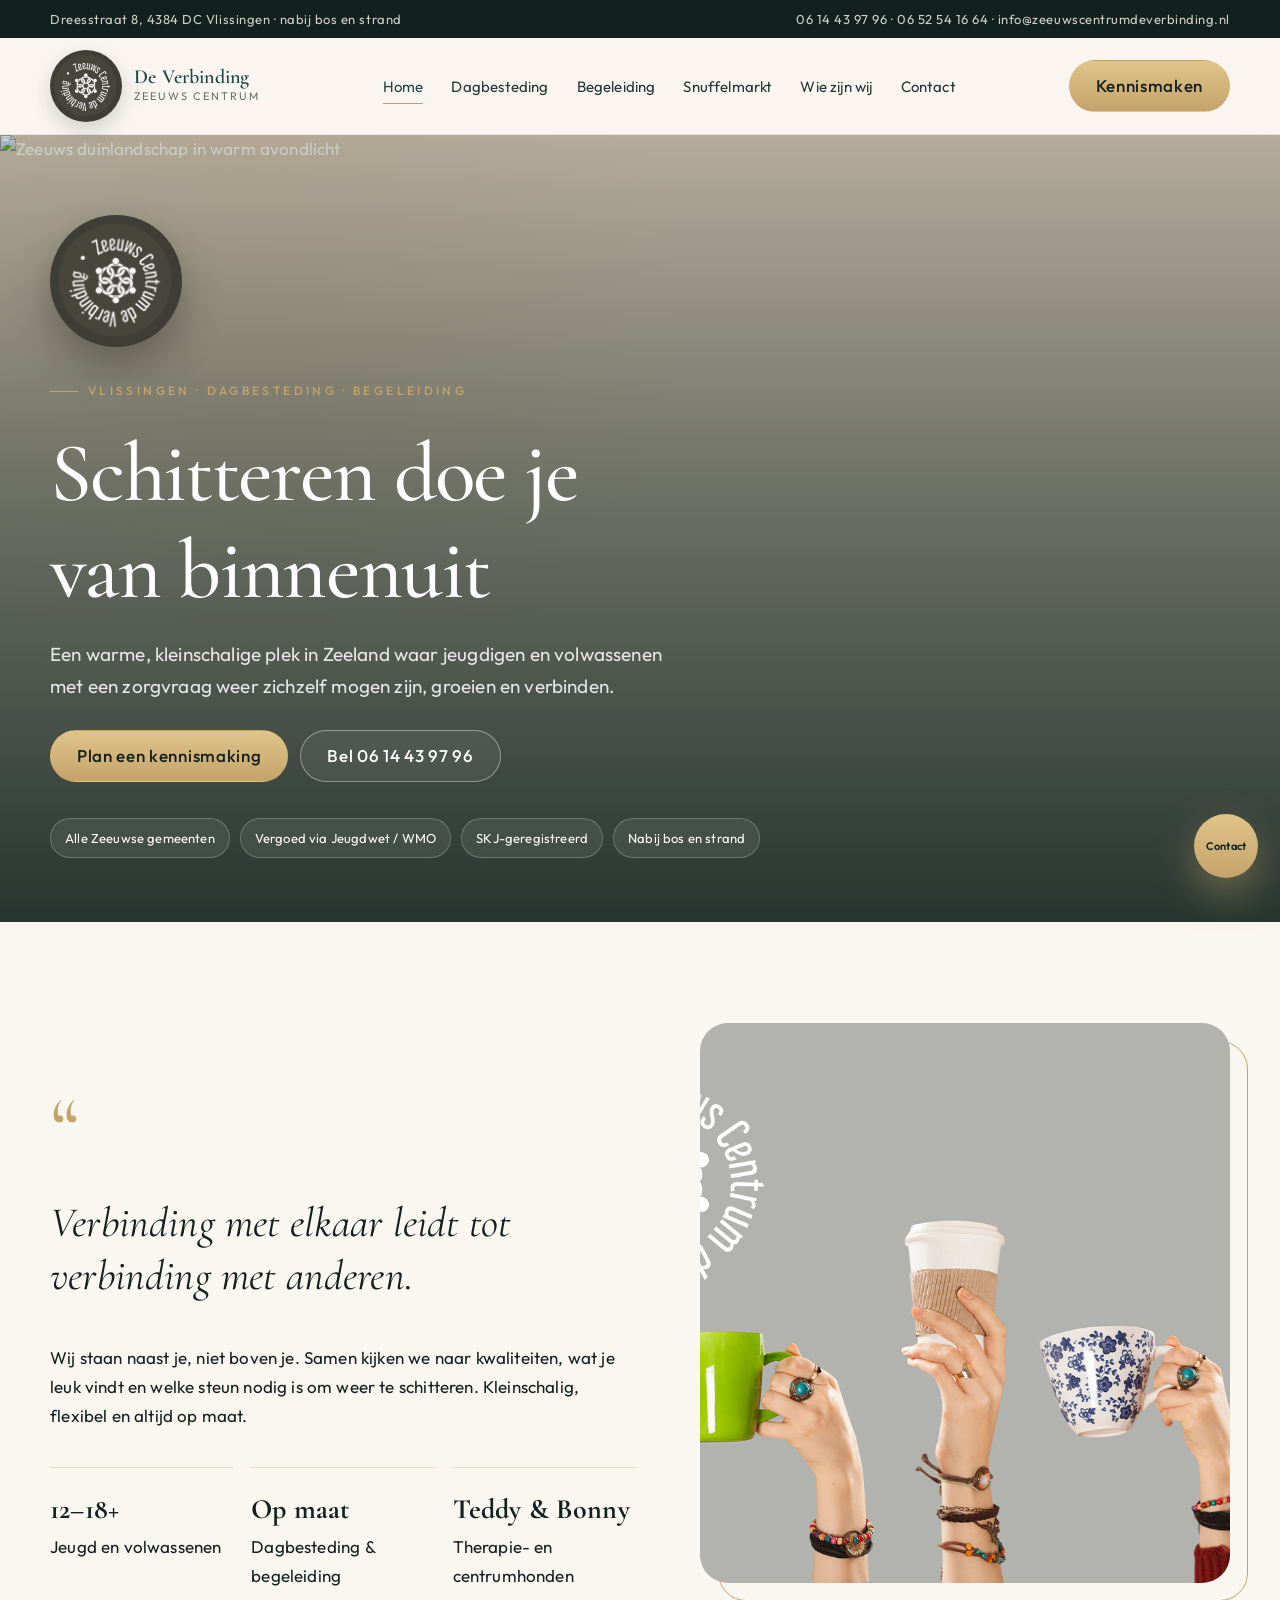
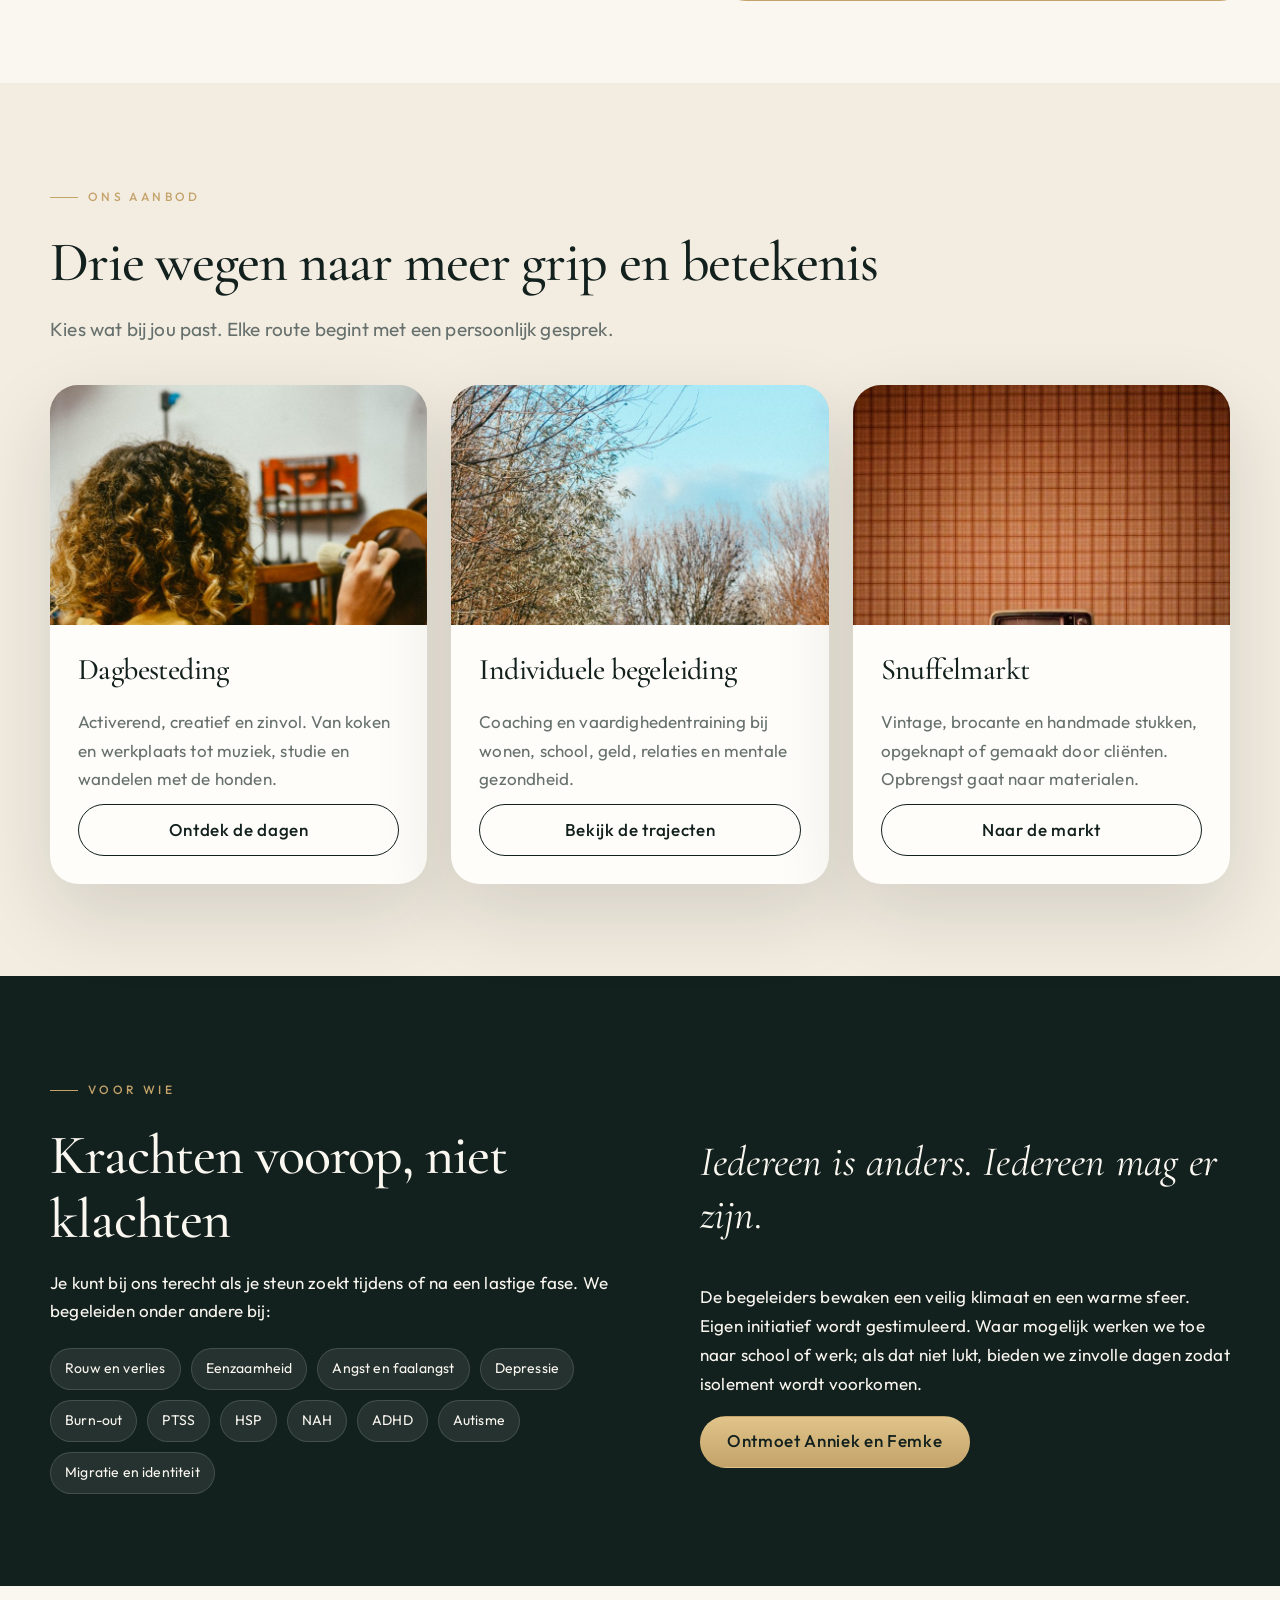
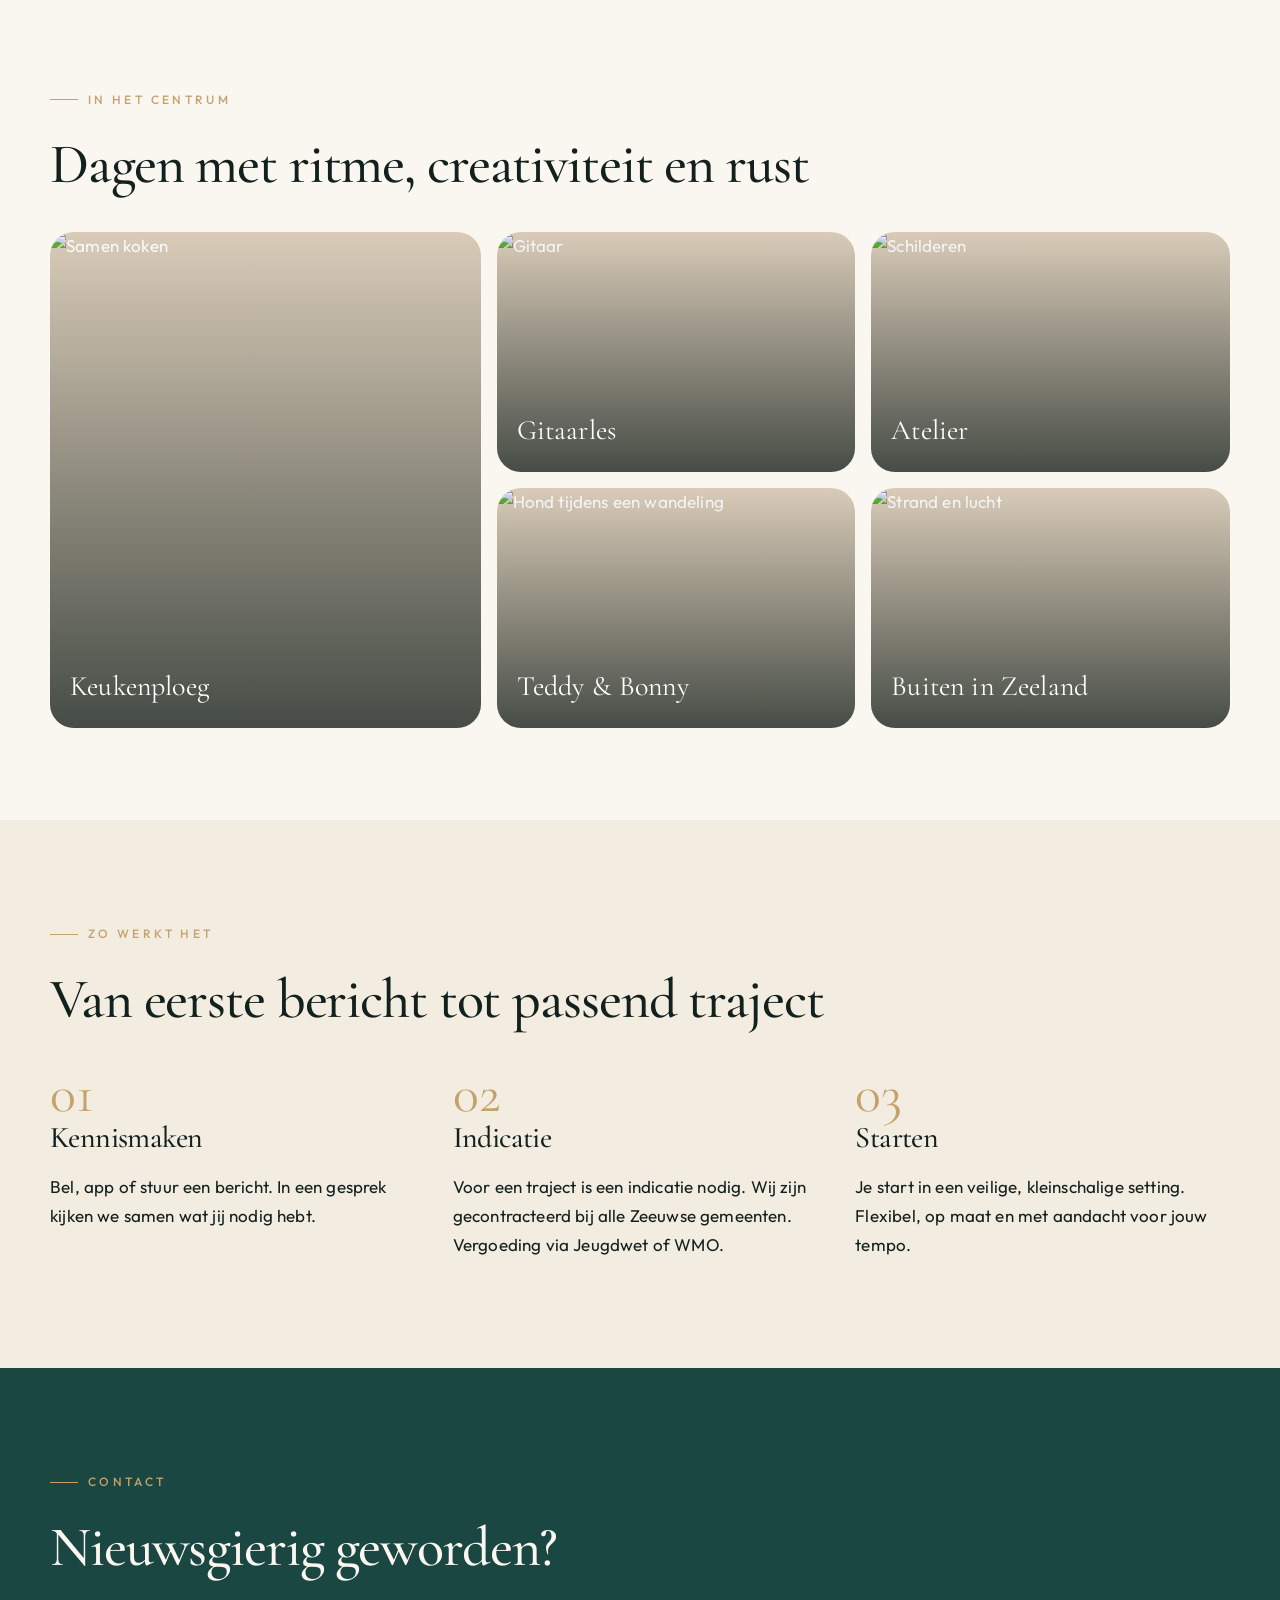
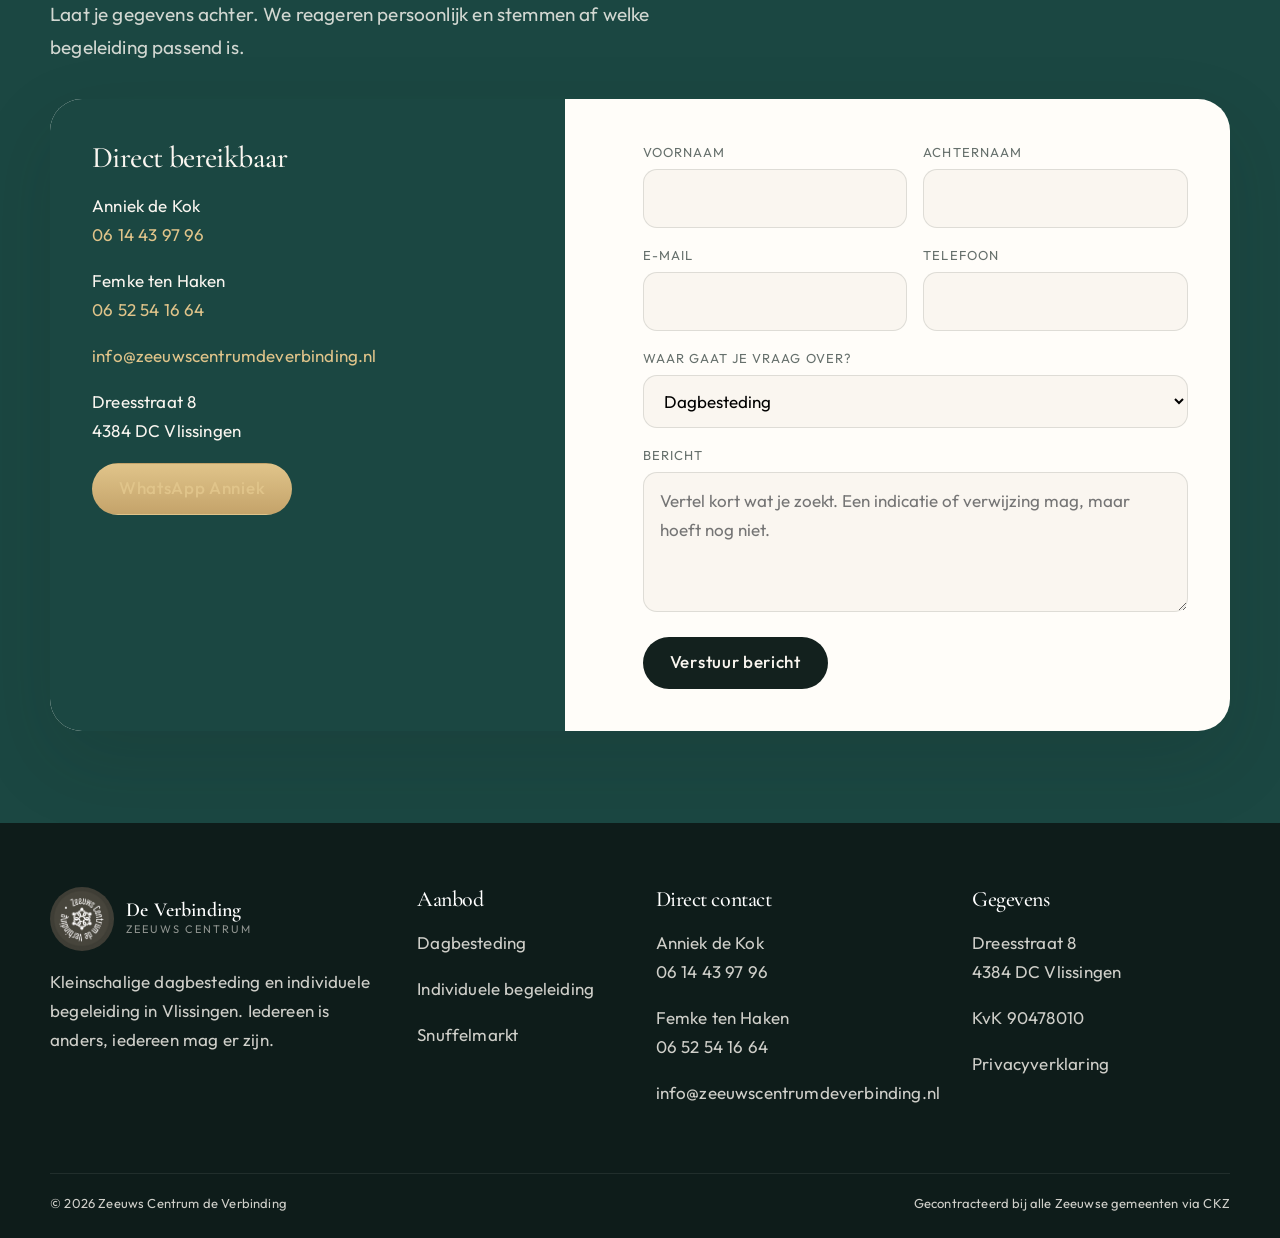
==== index.html @ 7be74216 "Voeg de verbeterde website voor Zeeuws Centrum de Verbinding toe. Co-authored-by: Cursor <cursoragen" ====
<!DOCTYPE html>
<html lang="nl">
<head>
  <meta charset="UTF-8">
  <meta name="viewport" content="width=device-width, initial-scale=1.0">
  <title>Zeeuws Centrum de Verbinding | Kleinschalige zorg in Vlissingen</title>
  <meta name="description" content="Kleinschalige dagbesteding en individuele begeleiding in Vlissingen. Voor jeugdigen en volwassenen. Kennismaken kan direct via bel, WhatsApp of het contactformulier.">
  <link rel="preconnect" href="https://fonts.googleapis.com">
  <link rel="preconnect" href="https://fonts.gstatic.com" crossorigin>
  <link href="https://fonts.googleapis.com/css2?family=Cormorant+Garamond:ital,wght@0,500;0,600;1,500&family=Outfit:wght@300;400;500;600&display=swap" rel="stylesheet">
  <link rel="icon" href="img/favicon.png" type="image/png">
  <link rel="apple-touch-icon" href="img/logo.png">
  <link rel="stylesheet" href="css/style.css">
</head>
<body data-page="home">
  <a class="skip" href="#inhoud">Ga naar de inhoud</a>
  <div data-header></div>

  <main id="inhoud">
    <section class="hero">
      <div class="hero-media">
        <img src="https://images.unsplash.com/photo-1473116763249-2faaef81ccda?auto=format&fit=crop&w=2000&q=80" alt="Zeeuws duinlandschap in warm avondlicht">
      </div>
      <div class="container hero-content">
        <img class="hero-logo" src="img/logo.png" alt="Zeeuws Centrum de Verbinding">
        <p class="eyebrow">Vlissingen · dagbesteding · begeleiding</p>
        <h1>Schitteren doe je<br>van binnenuit</h1>
        <p class="lede" style="color: rgba(255,255,255,.86);">Een warme, kleinschalige plek in Zeeland waar jeugdigen en volwassenen met een zorgvraag weer zichzelf mogen zijn, groeien en verbinden.</p>
        <div class="hero-actions">
          <a class="btn btn-gold" href="contact.html">Plan een kennismaking</a>
          <a class="btn btn-ghost" href="tel:+31614439796">Bel 06 14 43 97 96</a>
        </div>
        <div class="trust-row">
          <span class="chip">Alle Zeeuwse gemeenten</span>
          <span class="chip">Vergoed via Jeugdwet / WMO</span>
          <span class="chip">SKJ-geregistreerd</span>
          <span class="chip">Nabij bos en strand</span>
        </div>
      </div>
    </section>

    <section class="section">
      <div class="container split">
        <div>
          <p class="quote-mark">“</p>
          <p class="quote">Verbinding met elkaar leidt tot verbinding met anderen.</p>
          <p>Wij staan naast je, niet boven je. Samen kijken we naar kwaliteiten, wat je leuk vindt en welke steun nodig is om weer te schitteren. Kleinschalig, flexibel en altijd op maat.</p>
          <div class="stats">
            <div class="stat"><b>12–18+</b><span>Jeugd en volwassenen</span></div>
            <div class="stat"><b>Op maat</b><span>Dagbesteding & begeleiding</span></div>
            <div class="stat"><b>Teddy & Bonny</b><span>Therapie- en centrumhonden</span></div>
          </div>
        </div>
        <div class="frame">
          <img src="img/Header-Homepage-ZCDV-2-1.jpg" alt="Samen koffie drinken bij Zeeuws Centrum de Verbinding">
        </div>
      </div>
    </section>

    <section class="section section-sand" id="aanbod">
      <div class="container">
        <p class="eyebrow">Ons aanbod</p>
        <h2>Drie wegen naar meer grip en betekenis</h2>
        <p class="lede">Kies wat bij jou past. Elke route begint met een persoonlijk gesprek.</p>
        <div class="cards" style="margin-top: 40px;">
          <article class="card">
            <img src="img/dagbesteding.jpg" alt="Dagbesteding in het centrum">
            <div class="card-body">
              <h3>Dagbesteding</h3>
              <p>Activerend, creatief en zinvol. Van koken en werkplaats tot muziek, studie en wandelen met de honden.</p>
              <a class="btn btn-outline" href="dagbesteding.html">Ontdek de dagen</a>
            </div>
          </article>
          <article class="card">
            <img src="img/begeleiding.jpg" alt="Individuele begeleiding in de natuur">
            <div class="card-body">
              <h3>Individuele begeleiding</h3>
              <p>Coaching en vaardighedentraining bij wonen, school, geld, relaties en mentale gezondheid.</p>
              <a class="btn btn-outline" href="begeleiding.html">Bekijk de trajecten</a>
            </div>
          </article>
          <article class="card">
            <img src="img/snuffelmarkt.jpg" alt="Snuffelmarkt van Zeeuws Centrum de Verbinding">
            <div class="card-body">
              <h3>Snuffelmarkt</h3>
              <p>Vintage, brocante en handmade stukken, opgeknapt of gemaakt door cliënten. Opbrengst gaat naar materialen.</p>
              <a class="btn btn-outline" href="snuffelmarkt.html">Naar de markt</a>
            </div>
          </article>
        </div>
      </div>
    </section>

    <section class="section section-dark">
      <div class="container split">
        <div>
          <p class="eyebrow">Voor wie</p>
          <h2>Krachten voorop, niet klachten</h2>
          <p>Je kunt bij ons terecht als je steun zoekt tijdens of na een lastige fase. We begeleiden onder andere bij:</p>
          <div class="tags" style="margin-top: 22px;">
            <span class="tag">Rouw en verlies</span>
            <span class="tag">Eenzaamheid</span>
            <span class="tag">Angst en faalangst</span>
            <span class="tag">Depressie</span>
            <span class="tag">Burn-out</span>
            <span class="tag">PTSS</span>
            <span class="tag">HSP</span>
            <span class="tag">NAH</span>
            <span class="tag">ADHD</span>
            <span class="tag">Autisme</span>
            <span class="tag">Migratie en identiteit</span>
          </div>
        </div>
        <div>
          <p class="quote">Iedereen is anders. Iedereen mag er zijn.</p>
          <p>De begeleiders bewaken een veilig klimaat en een warme sfeer. Eigen initiatief wordt gestimuleerd. Waar mogelijk werken we toe naar school of werk; als dat niet lukt, bieden we zinvolle dagen zodat isolement wordt voorkomen.</p>
          <a class="btn btn-gold" href="over-ons.html">Ontmoet Anniek en Femke</a>
        </div>
      </div>
    </section>

    <section class="section">
      <div class="container">
        <p class="eyebrow">In het centrum</p>
        <h2>Dagen met ritme, creativiteit en rust</h2>
        <div class="mosaic" style="margin-top: 36px;">
          <a class="tile wide" href="dagbesteding.html">
            <img src="https://images.unsplash.com/photo-1556910103-1c02745aae4d?auto=format&fit=crop&w=1200&q=80" alt="Samen koken">
            <span>Keukenploeg</span>
          </a>
          <a class="tile" href="dagbesteding.html">
            <img src="https://images.unsplash.com/photo-1510915361894-db8b60106cb1?auto=format&fit=crop&w=900&q=80" alt="Gitaar">
            <span>Gitaarles</span>
          </a>
          <a class="tile" href="dagbesteding.html">
            <img src="https://images.unsplash.com/photo-1460661419201-fd4cecdf8a8b?auto=format&fit=crop&w=900&q=80" alt="Schilderen">
            <span>Atelier</span>
          </a>
          <a class="tile" href="dagbesteding.html">
            <img src="https://images.unsplash.com/photo-1530281700549-e82e7bf110d6?auto=format&fit=crop&w=900&q=80" alt="Hond tijdens een wandeling">
            <span>Teddy & Bonny</span>
          </a>
          <a class="tile" href="dagbesteding.html">
            <img src="https://images.unsplash.com/photo-1507525428034-b723cf961d3e?auto=format&fit=crop&w=900&q=80" alt="Strand en lucht">
            <span>Buiten in Zeeland</span>
          </a>
        </div>
      </div>
    </section>

    <section class="section section-sand">
      <div class="container">
        <p class="eyebrow">Zo werkt het</p>
        <h2>Van eerste bericht tot passend traject</h2>
        <div class="steps" style="margin-top: 28px;">
          <div class="step">
            <div class="step-num">01</div>
            <h3>Kennismaken</h3>
            <p>Bel, app of stuur een bericht. In een gesprek kijken we samen wat jij nodig hebt.</p>
          </div>
          <div class="step">
            <div class="step-num">02</div>
            <h3>Indicatie</h3>
            <p>Voor een traject is een indicatie nodig. Wij zijn gecontracteerd bij alle Zeeuwse gemeenten. Vergoeding via Jeugdwet of WMO.</p>
          </div>
          <div class="step">
            <div class="step-num">03</div>
            <h3>Starten</h3>
            <p>Je start in een veilige, kleinschalige setting. Flexibel, op maat en met aandacht voor jouw tempo.</p>
          </div>
        </div>
      </div>
    </section>

    <section class="section section-sea">
      <div class="container">
        <p class="eyebrow">Contact</p>
        <h2>Nieuwsgierig geworden?</h2>
        <p class="lede" style="color: rgba(250,246,240,.82);">Laat je gegevens achter. We reageren persoonlijk en stemmen af welke begeleiding passend is.</p>
        <div class="contact-panel" style="margin-top: 36px;">
          <div class="contact-side">
            <h3>Direct bereikbaar</h3>
            <p>Anniek de Kok<br><a href="tel:+31614439796">06 14 43 97 96</a></p>
            <p>Femke ten Haken<br><a href="tel:+31652541664">06 52 54 16 64</a></p>
            <p><a href="mailto:info@zeeuwscentrumdeverbinding.nl">info@zeeuwscentrumdeverbinding.nl</a></p>
            <p>Dreesstraat 8<br>4384 DC Vlissingen</p>
            <a class="btn btn-gold" href="https://wa.me/31614439796" target="_blank" rel="noreferrer">WhatsApp Anniek</a>
          </div>
          <form class="contact-form" data-contact-form>
            <div class="form-success">Bedankt. Je e-mailprogramma opent nu een bericht aan ons. We nemen zo snel mogelijk contact op.</div>
            <div class="form-grid">
              <div>
                <label for="voornaam">Voornaam</label>
                <input id="voornaam" name="voornaam" required>
              </div>
              <div>
                <label for="achternaam">Achternaam</label>
                <input id="achternaam" name="achternaam" required>
              </div>
              <div>
                <label for="email">E-mail</label>
                <input id="email" name="email" type="email" required>
              </div>
              <div>
                <label for="telefoon">Telefoon</label>
                <input id="telefoon" name="telefoon" type="tel">
              </div>
              <div class="full">
                <label for="interesse">Waar gaat je vraag over?</label>
                <select id="interesse" name="interesse">
                  <option>Dagbesteding</option>
                  <option>Individuele begeleiding</option>
                  <option>Snuffelmarkt</option>
                  <option>Iets anders</option>
                </select>
              </div>
              <div class="full">
                <label for="bericht">Bericht</label>
                <textarea id="bericht" name="bericht" placeholder="Vertel kort wat je zoekt. Een indicatie of verwijzing mag, maar hoeft nog niet."></textarea>
              </div>
              <div class="full">
                <button class="btn btn-dark" type="submit">Verstuur bericht</button>
              </div>
            </div>
          </form>
        </div>
      </div>
    </section>
  </main>

  <div data-footer></div>
  <script src="js/main.js"></script>
</body>
</html>
---- css/style.css ----
:root {
  --ink: #13211e;
  --ink-soft: #243632;
  --sea: #1b4742;
  --sea-deep: #0e2a28;
  --sea-mid: #2f6a63;
  --gold: #c4a36a;
  --gold-bright: #e0c48a;
  --sand: #f3ece1;
  --cream: #faf6f0;
  --paper: #fffdf9;
  --terracotta: #b56b4c;
  --muted: #66706c;
  --line: rgba(196, 163, 106, 0.35);
  --shadow: 0 30px 80px rgba(19, 33, 30, 0.14);
  --radius: 22px;
  --header-h: 96px;
  --font-serif: "Cormorant Garamond", "Times New Roman", serif;
  --font-sans: "Outfit", "Segoe UI", sans-serif;
}

*,
*::before,
*::after {
  box-sizing: border-box;
}

html {
  scroll-behavior: smooth;
}

body {
  margin: 0;
  color: var(--ink);
  background: var(--cream);
  font-family: var(--font-sans);
  font-size: 17px;
  line-height: 1.7;
  letter-spacing: 0.01em;
}

img {
  max-width: 100%;
  display: block;
  background: #d9cbb8;
}

a {
  color: inherit;
  text-decoration: none;
}

button,
input,
select,
textarea {
  font: inherit;
}

.skip {
  position: absolute;
  left: 16px;
  top: -40px;
  background: var(--ink);
  color: white;
  padding: 8px 12px;
  z-index: 100;
}

.skip:focus {
  top: 12px;
}

.container {
  width: min(1180px, calc(100% - 40px));
  margin: 0 auto;
}

.eyebrow {
  display: inline-flex;
  align-items: center;
  gap: 10px;
  color: var(--gold);
  font-size: 12px;
  font-weight: 500;
  letter-spacing: 0.28em;
  text-transform: uppercase;
}

.eyebrow::before {
  content: "";
  width: 28px;
  height: 1px;
  background: var(--gold);
}

h1,
h2,
h3,
.serif {
  font-family: var(--font-serif);
  font-weight: 500;
  letter-spacing: -0.02em;
  line-height: 1.15;
}

h1 {
  font-size: clamp(42px, 7vw, 84px);
  margin: 12px 0 18px;
}

h2 {
  font-size: clamp(34px, 5vw, 56px);
  margin: 10px 0 16px;
}

h3 {
  font-size: 30px;
  margin: 0 0 10px;
}

.lede {
  font-size: 19px;
  color: var(--muted);
  max-width: 640px;
}

.btn {
  display: inline-flex;
  align-items: center;
  justify-content: center;
  gap: 10px;
  min-height: 52px;
  padding: 0 26px;
  border-radius: 999px;
  border: 1px solid transparent;
  cursor: pointer;
  transition: 0.25s ease;
  font-weight: 500;
  letter-spacing: 0.04em;
}

.btn-gold {
  background: linear-gradient(180deg, var(--gold-bright), var(--gold));
  color: var(--ink);
}

.btn-gold:hover {
  transform: translateY(-2px);
  box-shadow: 0 12px 30px rgba(196, 163, 106, 0.35);
}

.btn-ghost {
  border-color: rgba(255, 255, 255, 0.4);
  color: white;
  background: rgba(255, 255, 255, 0.06);
  backdrop-filter: blur(8px);
}

.btn-ghost:hover,
.btn-outline:hover {
  background: var(--ink);
  color: white;
  border-color: var(--ink);
}

.btn-outline {
  border-color: var(--ink);
  background: transparent;
}

.btn-dark {
  background: var(--ink);
  color: var(--cream);
}

.topbar {
  background: var(--ink);
  color: rgba(250, 246, 240, 0.82);
  font-size: 13px;
  letter-spacing: 0.04em;
}

.topbar .container {
  display: flex;
  justify-content: space-between;
  gap: 16px;
  min-height: 38px;
  align-items: center;
  flex-wrap: wrap;
}

.topbar a:hover {
  color: var(--gold-bright);
}

.header {
  position: sticky;
  top: 0;
  z-index: 40;
  background: rgba(250, 246, 240, 0.9);
  backdrop-filter: blur(16px);
  border-bottom: 1px solid rgba(19, 33, 30, 0.08);
}

.header.scrolled {
  box-shadow: 0 10px 30px rgba(19, 33, 30, 0.08);
}

.nav {
  display: flex;
  align-items: center;
  justify-content: space-between;
  min-height: var(--header-h);
  gap: 20px;
  position: relative;
}

.logo {
  display: flex;
  align-items: center;
  gap: 12px;
  min-width: 220px;
  color: var(--sea);
}

.logo img {
  width: 72px;
  height: 72px;
  object-fit: cover;
  border-radius: 50%;
  box-shadow: 0 8px 20px rgba(19, 33, 30, 0.18);
  background: #3f3e36;
}

.logo strong {
  display: block;
  font-family: var(--font-serif);
  font-size: 20px;
  font-weight: 600;
  line-height: 1;
}

.logo span {
  display: block;
  font-size: 11px;
  letter-spacing: 0.18em;
  text-transform: uppercase;
  color: var(--muted);
}

.nav-links {
  display: flex;
  align-items: center;
  gap: 28px;
  list-style: none;
  margin: 0;
  padding: 0;
}

.nav-cta {
  display: none;
}

.nav-links a {
  font-size: 15px;
  color: var(--ink-soft);
  position: relative;
}

.nav-links a:hover,
.nav-links a.active {
  color: var(--sea);
}

.nav-links a.active::after {
  content: "";
  position: absolute;
  left: 0;
  right: 0;
  bottom: -8px;
  height: 1px;
  background: var(--gold);
}

:focus-visible {
  outline: 2px solid var(--gold);
  outline-offset: 3px;
}

.menu-toggle {
  display: none;
  width: 44px;
  height: 44px;
  border: 0;
  background: transparent;
  cursor: pointer;
}

.menu-toggle span,
.menu-toggle span::before,
.menu-toggle span::after {
  display: block;
  width: 22px;
  height: 2px;
  background: var(--ink);
  position: relative;
}

.menu-toggle span::before,
.menu-toggle span::after {
  content: "";
  position: absolute;
}

.menu-toggle span::before {
  top: -7px;
}

.menu-toggle span::after {
  top: 7px;
}

.hero {
  position: relative;
  min-height: calc(100vh - 122px);
  display: grid;
  align-items: end;
  color: white;
  overflow: hidden;
  background: var(--sea-deep, #0e2a28);
}

.hero-media,
.page-hero-media {
  position: absolute;
  inset: 0;
}

.hero-media img,
.page-hero-media img {
  width: 100%;
  height: 100%;
  object-fit: cover;
}

.hero-media::after,
.page-hero-media::after {
  content: "";
  position: absolute;
  inset: 0;
  background:
    linear-gradient(180deg, rgba(14, 32, 29, 0.18) 0%, rgba(14, 32, 29, 0.55) 48%, rgba(14, 32, 29, 0.88) 100%),
    radial-gradient(circle at 20% 20%, rgba(196, 163, 106, 0.18), transparent 36%);
}

.hero-content {
  position: relative;
  z-index: 1;
  padding: 80px 0 64px;
}

.hero-logo {
  width: 132px;
  height: 132px;
  object-fit: cover;
  border-radius: 50%;
  margin-bottom: 22px;
  box-shadow: 0 18px 40px rgba(0, 0, 0, 0.28);
  background: #3f3e36;
}

.page-hero .hero-logo {
  width: 96px;
  height: 96px;
  margin-bottom: 18px;
}

.hero-actions,
.cta-row {
  display: flex;
  flex-wrap: wrap;
  gap: 12px;
  margin-top: 28px;
}

.trust-row {
  display: flex;
  flex-wrap: wrap;
  gap: 10px;
  margin-top: 36px;
}

.chip {
  border: 1px solid rgba(255, 255, 255, 0.22);
  background: rgba(255, 255, 255, 0.08);
  padding: 8px 14px;
  border-radius: 999px;
  font-size: 13px;
}

.page-hero {
  position: relative;
  min-height: 420px;
  display: grid;
  align-items: end;
  color: white;
}

.page-hero .container {
  position: relative;
  z-index: 1;
  padding: 90px 0 54px;
}

.section {
  padding: 92px 0;
}

.section-dark {
  background: var(--ink);
  color: var(--cream);
}

.section-sea {
  background: var(--sea);
  color: var(--cream);
}

.section-sand {
  background: var(--sand);
}

.split {
  display: grid;
  grid-template-columns: 1.05fr 0.95fr;
  gap: 64px;
  align-items: center;
}

.quote-mark {
  font-family: var(--font-serif);
  font-size: 88px;
  line-height: 0.6;
  color: var(--gold);
  margin-bottom: 18px;
}

.quote {
  font-family: var(--font-serif);
  font-size: clamp(28px, 3.4vw, 42px);
  font-style: italic;
  line-height: 1.25;
}

.frame {
  position: relative;
}

.frame img {
  width: 100%;
  height: 560px;
  object-fit: cover;
  border-radius: 28px;
}

.frame::after {
  content: "";
  position: absolute;
  inset: 18px -18px -18px 18px;
  border: 1px solid var(--gold);
  border-radius: 28px;
  z-index: -1;
}

.stats {
  display: grid;
  grid-template-columns: repeat(3, 1fr);
  gap: 18px;
  margin-top: 36px;
}

.stat {
  padding: 18px 0 0;
  border-top: 1px solid var(--line);
}

.stat b {
  display: block;
  font-family: var(--font-serif);
  font-size: 28px;
}

.cards {
  display: grid;
  grid-template-columns: repeat(3, 1fr);
  gap: 24px;
}

.card {
  background: var(--paper);
  border-radius: 28px;
  overflow: hidden;
  box-shadow: var(--shadow);
  display: flex;
  flex-direction: column;
  transition: transform 0.35s ease, box-shadow 0.35s ease;
}

.card:hover {
  transform: translateY(-6px);
  box-shadow: 0 40px 90px rgba(19, 33, 30, 0.18);
}

.card img {
  width: 100%;
  height: 240px;
  object-fit: cover;
  object-position: center 18%;
}

.card-body {
  padding: 28px;
  display: flex;
  flex-direction: column;
  gap: 10px;
  flex: 1;
}

.card-body p {
  color: var(--muted);
  margin: 0 0 auto;
}

.mosaic {
  display: grid;
  grid-template-columns: 1.2fr 1fr 1fr;
  grid-template-rows: 240px 240px;
  gap: 16px;
}

.tile {
  position: relative;
  overflow: hidden;
  border-radius: 24px;
  color: white;
}

.tile img {
  width: 100%;
  height: 100%;
  object-fit: cover;
  transition: 0.6s ease;
}

.tile:hover img {
  transform: scale(1.06);
}

.tile span {
  position: absolute;
  left: 20px;
  bottom: 18px;
  z-index: 1;
  font-family: var(--font-serif);
  font-size: 28px;
}

.tile::after {
  content: "";
  position: absolute;
  inset: 0;
  background: linear-gradient(180deg, transparent, rgba(13, 28, 26, 0.72));
}

.tile.wide {
  grid-row: span 2;
}

.steps {
  display: grid;
  grid-template-columns: repeat(3, 1fr);
  gap: 28px;
}

.step {
  padding: 8px 8px 0 0;
}

.step-num {
  font-family: var(--font-serif);
  font-size: 54px;
  color: var(--gold);
  line-height: 1;
}

.tags {
  display: flex;
  flex-wrap: wrap;
  gap: 10px;
}

.tag {
  background: rgba(255, 255, 255, 0.08);
  border: 1px solid rgba(255, 255, 255, 0.14);
  padding: 8px 14px;
  border-radius: 999px;
  font-size: 14px;
}

.team-grid {
  display: grid;
  grid-template-columns: 1fr 1fr;
  gap: 24px;
}

.person {
  background: var(--paper);
  border-radius: 28px;
  padding: 32px;
  box-shadow: var(--shadow);
}

.avatar {
  width: 84px;
  height: 84px;
  border-radius: 50%;
  display: grid;
  place-items: center;
  background: var(--sea);
  color: var(--gold-bright);
  font-family: var(--font-serif);
  font-size: 32px;
  margin-bottom: 18px;
}

.trust-grid {
  display: grid;
  grid-template-columns: repeat(4, 1fr);
  gap: 18px;
}

.trust-item {
  border: 1px solid var(--line);
  border-radius: 20px;
  padding: 24px;
  background: rgba(255, 255, 255, 0.03);
}

.contact-panel {
  display: grid;
  grid-template-columns: 0.9fr 1.1fr;
  gap: 36px;
  background: var(--paper);
  color: var(--ink);
  border-radius: 32px;
  overflow: hidden;
  box-shadow: var(--shadow);
}

.contact-side {
  background: var(--sea);
  color: var(--cream);
  padding: 42px;
}

.contact-side a {
  color: var(--gold-bright);
}

.contact-form,
.form-wrap {
  padding: 42px;
}

.form-grid {
  display: grid;
  grid-template-columns: 1fr 1fr;
  gap: 16px;
}

label {
  display: block;
  font-size: 13px;
  letter-spacing: 0.08em;
  text-transform: uppercase;
  margin-bottom: 6px;
  color: var(--muted);
}

input,
select,
textarea {
  width: 100%;
  border: 1px solid rgba(19, 33, 30, 0.12);
  background: var(--cream);
  border-radius: 14px;
  padding: 14px 16px;
  outline: none;
}

input:focus,
select:focus,
textarea:focus {
  border-color: var(--gold);
  box-shadow: 0 0 0 4px rgba(196, 163, 106, 0.18);
}

textarea {
  min-height: 140px;
  resize: vertical;
}

.full {
  grid-column: 1 / -1;
}

.form-success {
  display: none;
  background: #eef6f1;
  border: 1px solid #b7d7c5;
  color: #1d4d38;
  padding: 16px 18px;
  border-radius: 16px;
  margin-bottom: 16px;
}

.form-success.show {
  display: block;
}

.footer {
  background: #0e1c1a;
  color: rgba(250, 246, 240, 0.82);
  padding: 64px 0 24px;
}

.footer-grid {
  display: grid;
  grid-template-columns: 1.3fr 0.8fr 0.9fr 1fr;
  gap: 32px;
}

.footer h3 {
  color: white;
  font-size: 22px;
}

.footer .logo {
  color: var(--gold-bright);
  margin-bottom: 16px;
}

.footer .logo strong {
  color: white;
}

.footer .logo span {
  color: rgba(250, 246, 240, 0.55);
}

.footer .logo img {
  width: 64px;
  height: 64px;
  box-shadow: none;
}

.footer a:hover {
  color: var(--gold-bright);
}

.footer-bottom {
  display: flex;
  justify-content: space-between;
  gap: 12px;
  flex-wrap: wrap;
  margin-top: 48px;
  padding-top: 18px;
  border-top: 1px solid rgba(255, 255, 255, 0.08);
  font-size: 13px;
}

.sticky-cta {
  display: none;
}

.float-contact {
  position: fixed;
  right: 22px;
  bottom: 22px;
  z-index: 50;
}

.float-btn {
  width: 64px;
  height: 64px;
  border: 0;
  border-radius: 50%;
  background: linear-gradient(180deg, var(--gold-bright), var(--gold));
  color: var(--ink);
  box-shadow: 0 16px 40px rgba(196, 163, 106, 0.45);
  cursor: pointer;
  font-weight: 600;
  font-size: 11px;
  letter-spacing: 0.02em;
  line-height: 1.15;
  padding: 6px;
}

.float-panel {
  display: none;
  position: absolute;
  right: 0;
  bottom: 76px;
  width: 280px;
  background: var(--paper);
  border-radius: 20px;
  box-shadow: var(--shadow);
  padding: 16px;
}

.float-panel.open {
  display: grid;
  gap: 8px;
}

.float-panel a {
  display: block;
  padding: 12px 14px;
  border-radius: 12px;
  background: var(--sand);
}

.float-panel a:hover {
  background: var(--ink);
  color: white;
}

.map {
  width: 100%;
  height: 360px;
  border: 0;
  border-radius: 24px;
  filter: grayscale(0.25) contrast(1.05);
}

.list {
  margin: 0;
  padding-left: 18px;
  color: var(--muted);
}

.list li {
  margin: 8px 0;
}

.activity-grid {
  display: grid;
  grid-template-columns: repeat(3, 1fr);
  gap: 22px;
}

.activity {
  background: var(--paper);
  border-radius: 24px;
  overflow: hidden;
  box-shadow: var(--shadow);
}

.activity img {
  height: 190px;
  width: 100%;
  object-fit: cover;
}

.activity div {
  padding: 22px;
}

.shop-grid {
  display: grid;
  grid-template-columns: repeat(3, 1fr);
  gap: 22px;
}

.product {
  background: var(--paper);
  border-radius: 24px;
  overflow: hidden;
  box-shadow: var(--shadow);
}

.product img {
  height: 250px;
  width: 100%;
  object-fit: cover;
}

.product div {
  padding: 20px 22px 24px;
}

.price {
  color: var(--sea);
  font-weight: 600;
}

.reveal {
  opacity: 0;
  transform: translateY(18px);
  animation: rise 0.8s ease forwards;
}

@keyframes rise {
  to {
    opacity: 1;
    transform: none;
  }
}

@media (max-width: 980px) {
  .menu-toggle {
    display: grid;
    place-items: center;
  }

  .nav-links,
  .header-cta {
    display: none;
  }

  .nav-links.open {
    display: flex;
    flex-direction: column;
    align-items: stretch;
    position: absolute;
    left: 50%;
    transform: translateX(-50%);
    width: 100vw;
    top: 100%;
    background: var(--cream);
    padding: 12px 24px 24px;
    border-bottom: 1px solid rgba(19, 33, 30, 0.08);
    box-shadow: 0 24px 40px rgba(19, 33, 30, 0.1);
    gap: 6px;
    z-index: 30;
  }

  .nav-links.open a {
    display: block;
    padding: 10px 0;
    font-size: 17px;
  }

  .nav-cta {
    display: block;
    padding-top: 10px;
  }

  .nav-cta .btn {
    width: 100%;
  }

  .logo {
    min-width: 0;
  }

  .logo img {
    width: 52px;
    height: 52px;
  }

  .nav {
    min-height: 72px;
  }

  .split,
  .cards,
  .steps,
  .team-grid,
  .trust-grid,
  .contact-panel,
  .footer-grid,
  .activity-grid,
  .shop-grid,
  .form-grid,
  .stats {
    grid-template-columns: 1fr;
  }

  .mosaic {
    grid-template-columns: 1fr;
    grid-template-rows: none;
  }

  .tile,
  .tile.wide {
    min-height: 220px;
    grid-row: auto;
  }

  .frame img {
    height: 280px;
  }

  .frame::after {
    display: none;
  }

  .sticky-cta {
    display: grid;
    grid-template-columns: 1fr 1fr;
    position: fixed;
    left: 0;
    right: 0;
    bottom: 0;
    z-index: 45;
    background: var(--ink);
    padding: 10px 10px max(10px, env(safe-area-inset-bottom));
    gap: 8px;
  }

  .sticky-cta .btn {
    min-height: 46px;
    width: 100%;
  }

  .sticky-cta .btn-ghost {
    color: white;
    border-color: rgba(255, 255, 255, 0.35);
    background: transparent;
  }

  .float-contact {
    display: none;
  }

  body {
    padding-bottom: calc(70px + env(safe-area-inset-bottom));
  }

  .section {
    padding: 64px 0;
  }

  .contact-side,
  .contact-form,
  .form-wrap {
    padding: 24px;
  }

  .hero .btn-ghost {
    display: none;
  }
}

@media (max-width: 640px) {
  .topbar {
    display: none;
  }

  .hero,
  .page-hero {
    min-height: 0;
  }

  .hero-content,
  .page-hero .container {
    padding: 36px 0 40px;
  }

  .hero-logo {
    display: none;
  }

  .container {
    width: min(1180px, calc(100% - 32px));
  }

  h1 {
    font-size: clamp(34px, 11vw, 48px);
  }

  .lede {
    font-size: 16px;
  }

  .chip {
    font-size: 12px;
    padding: 6px 10px;
  }
}
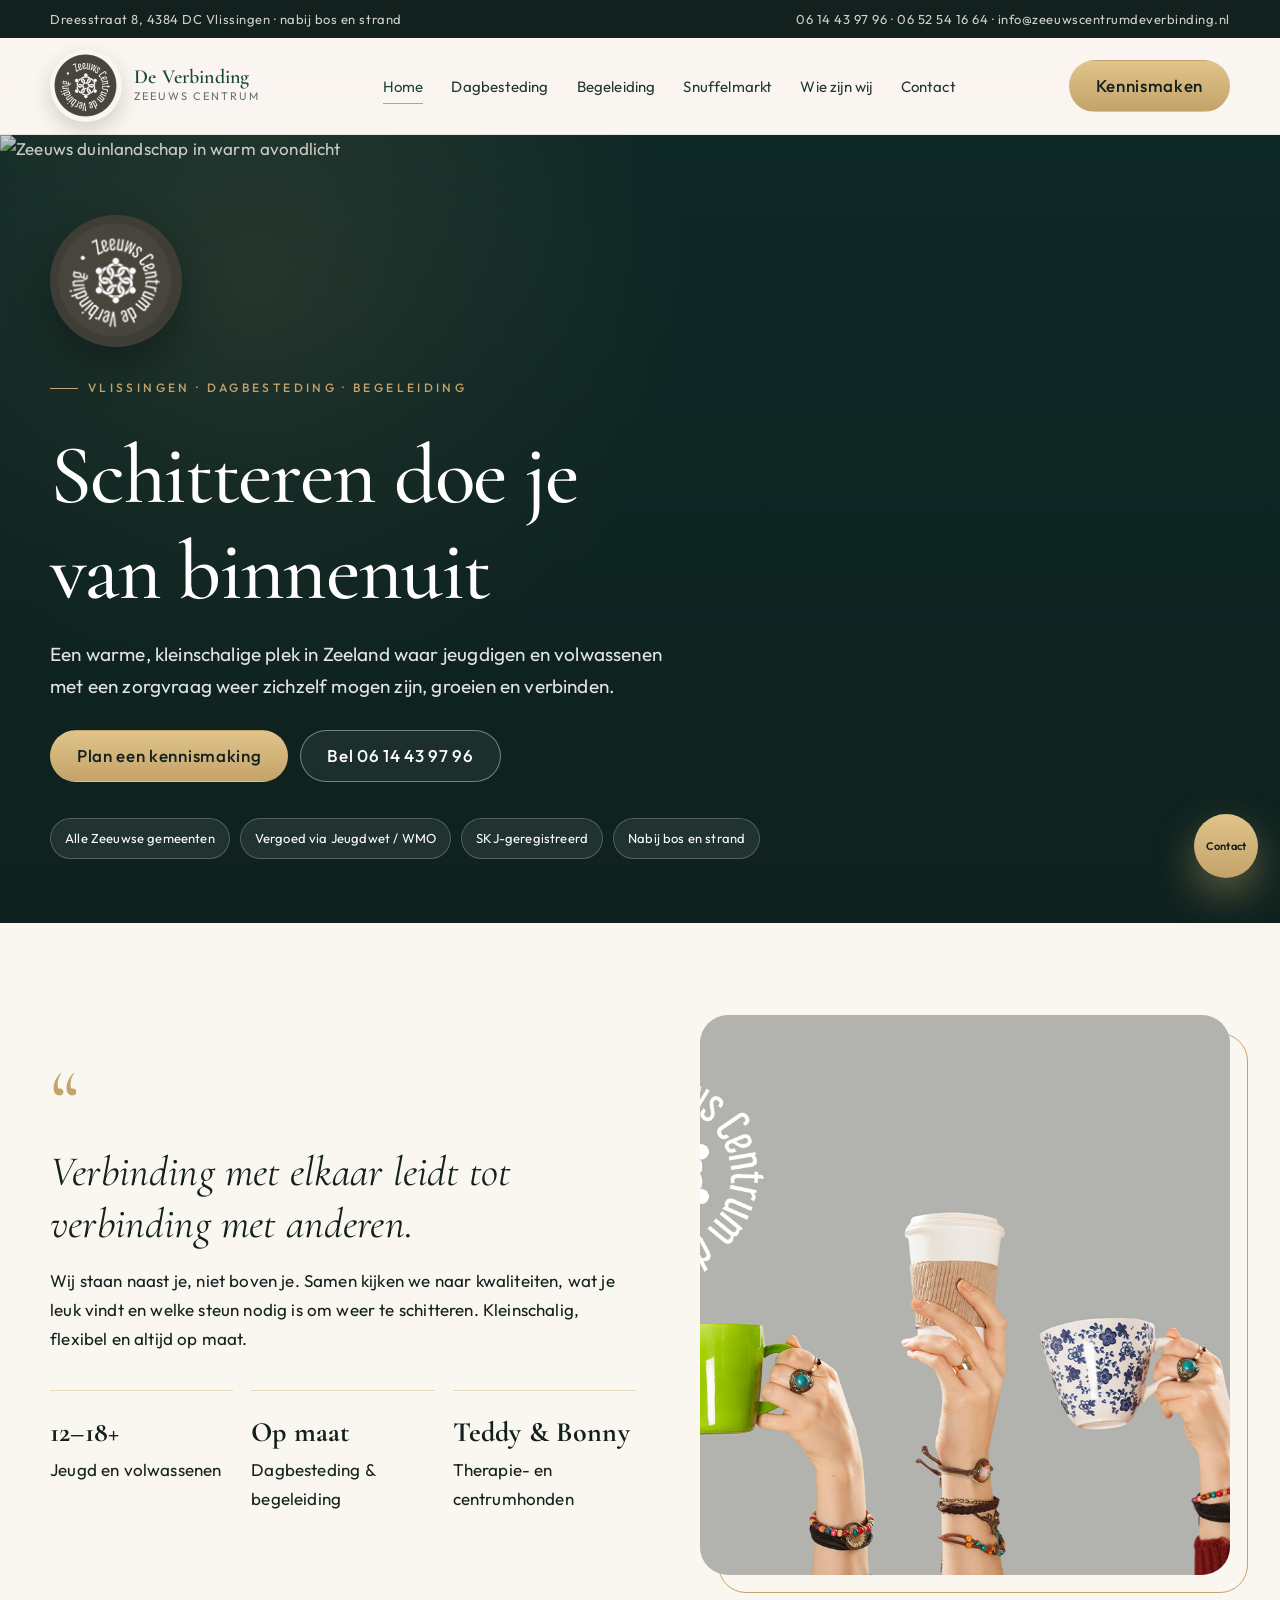
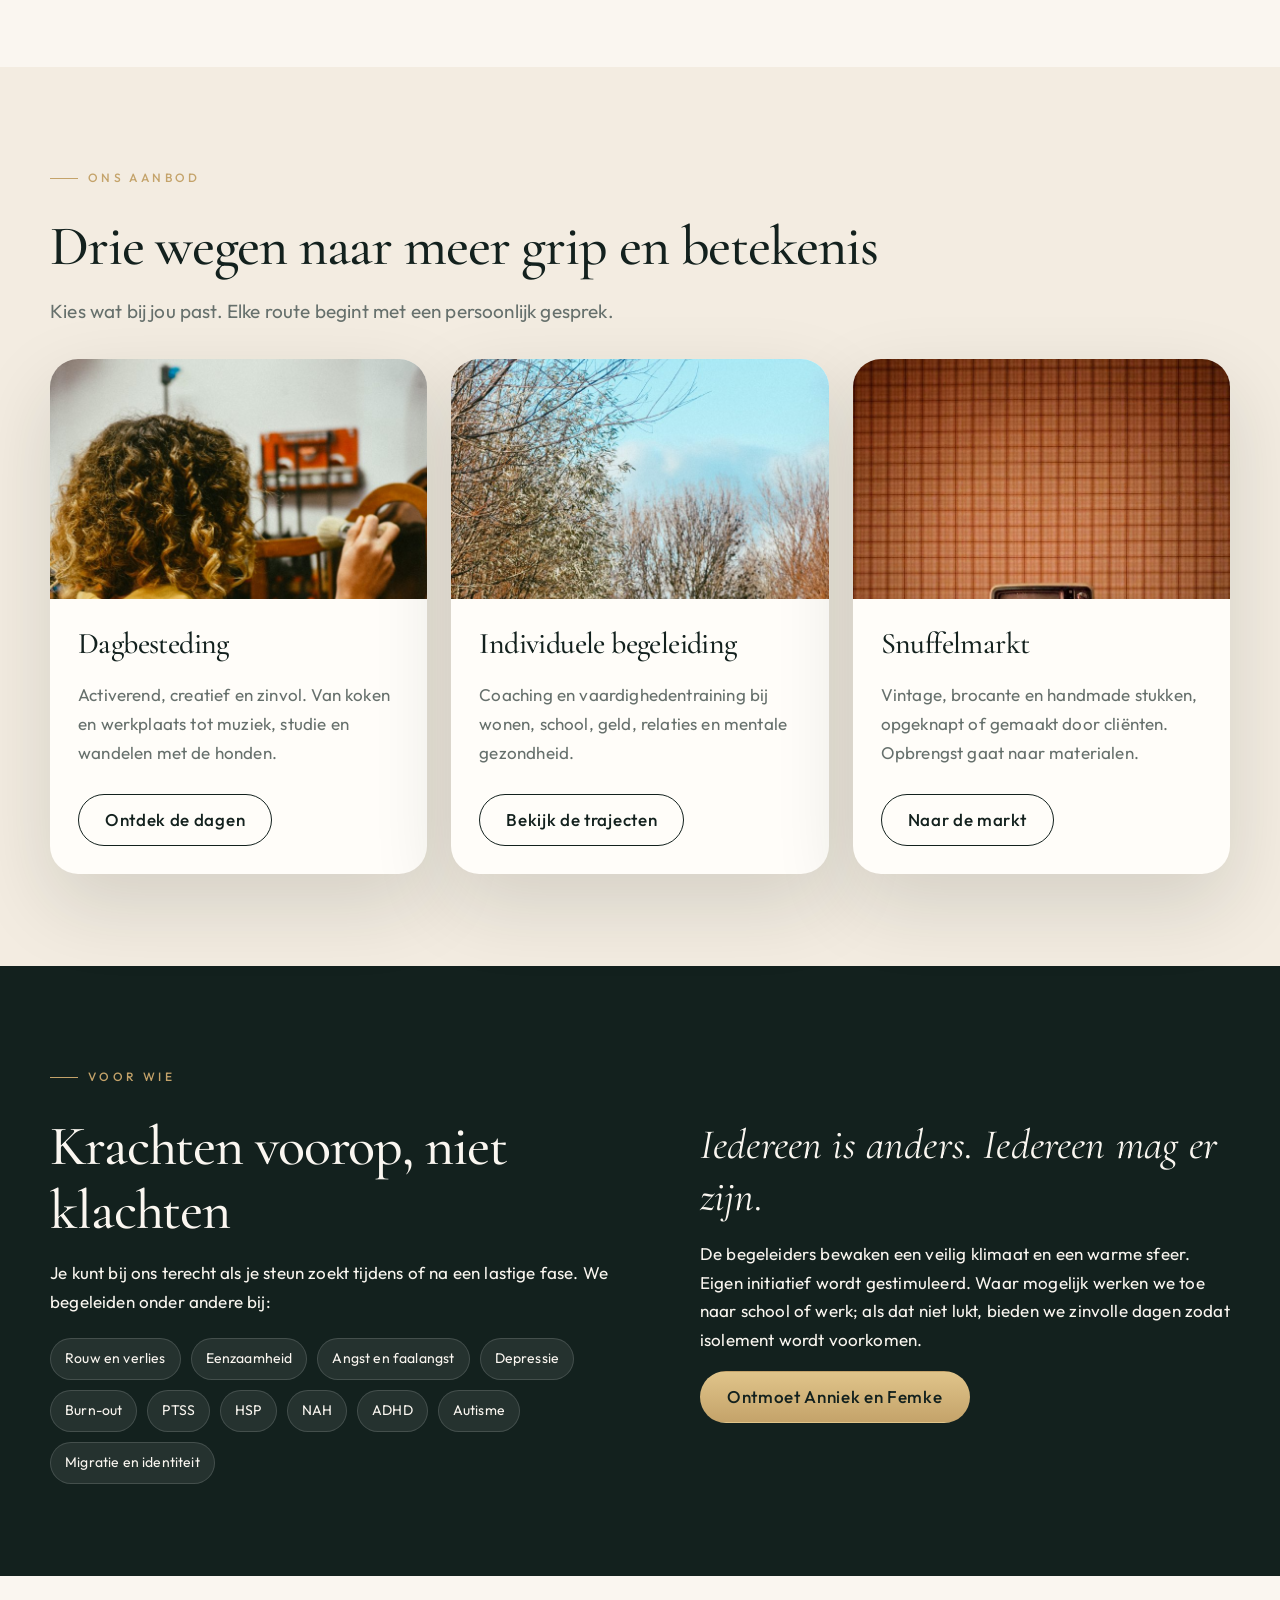
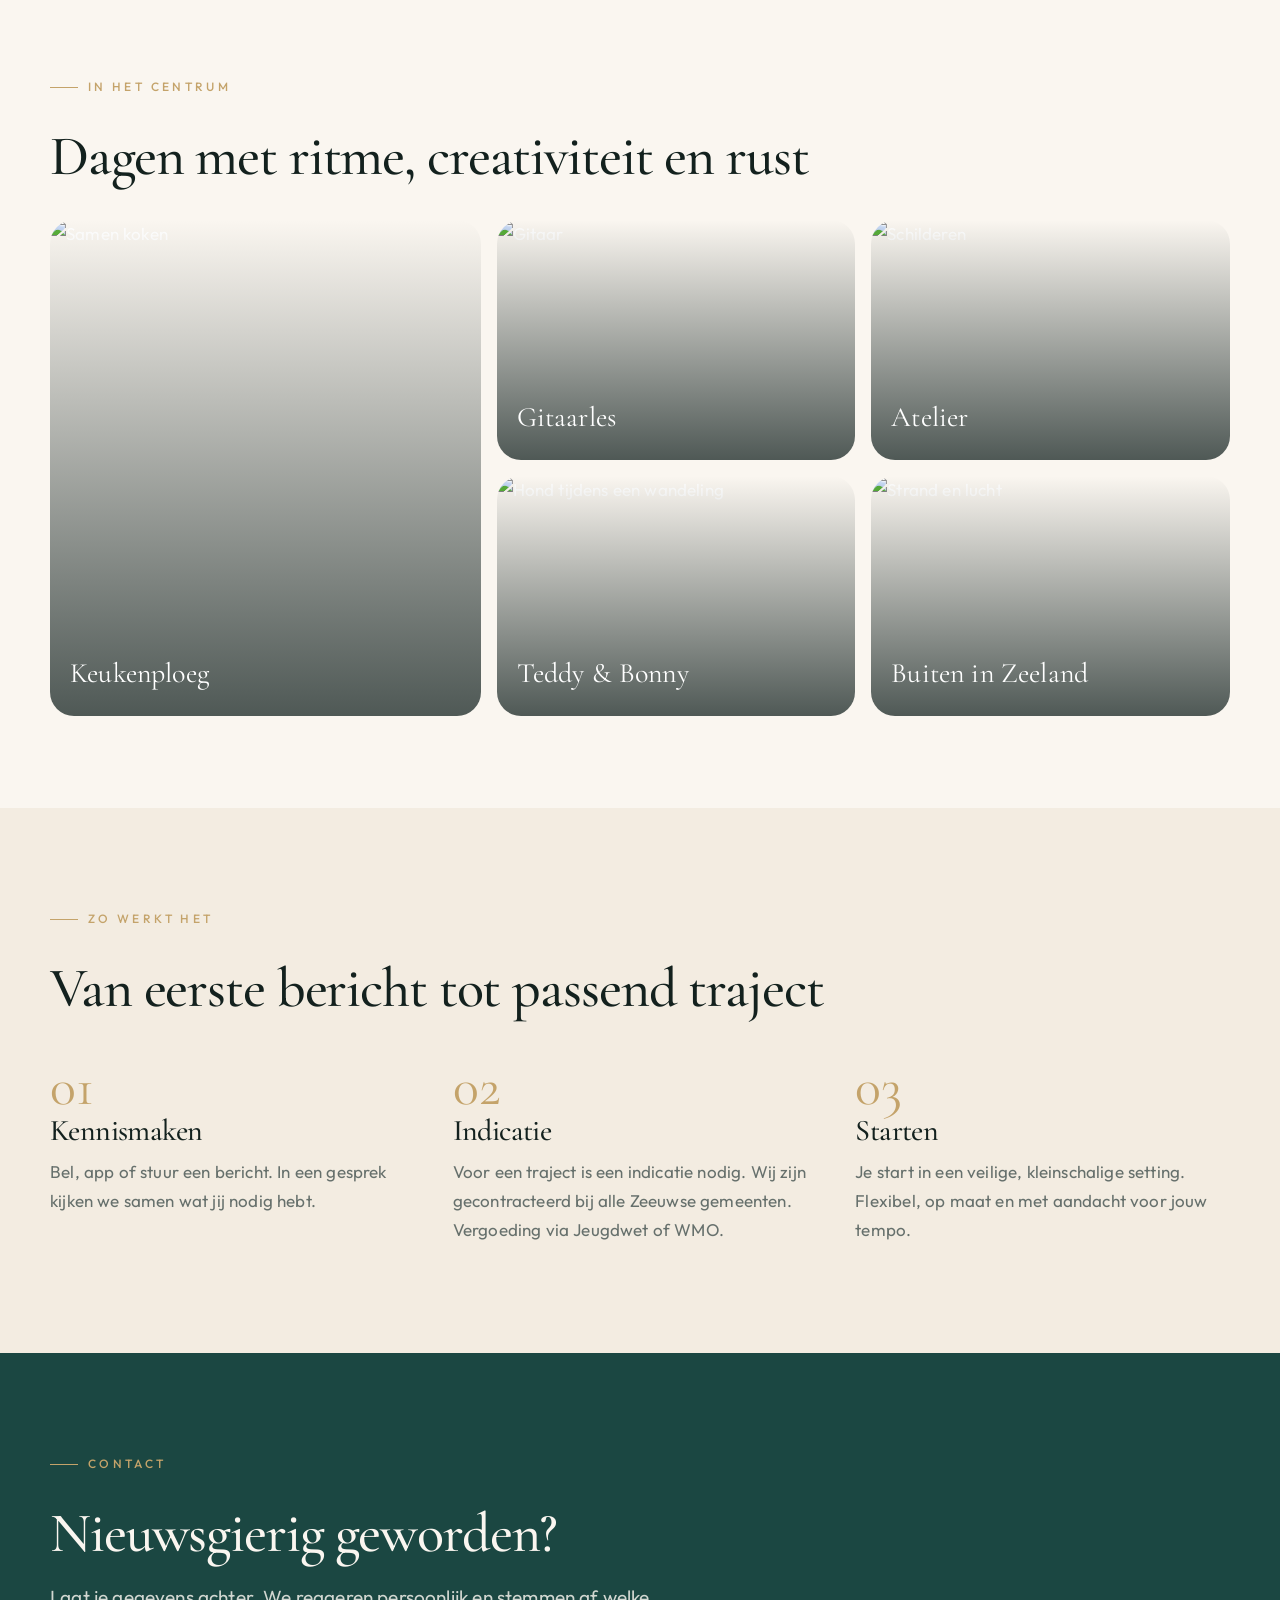
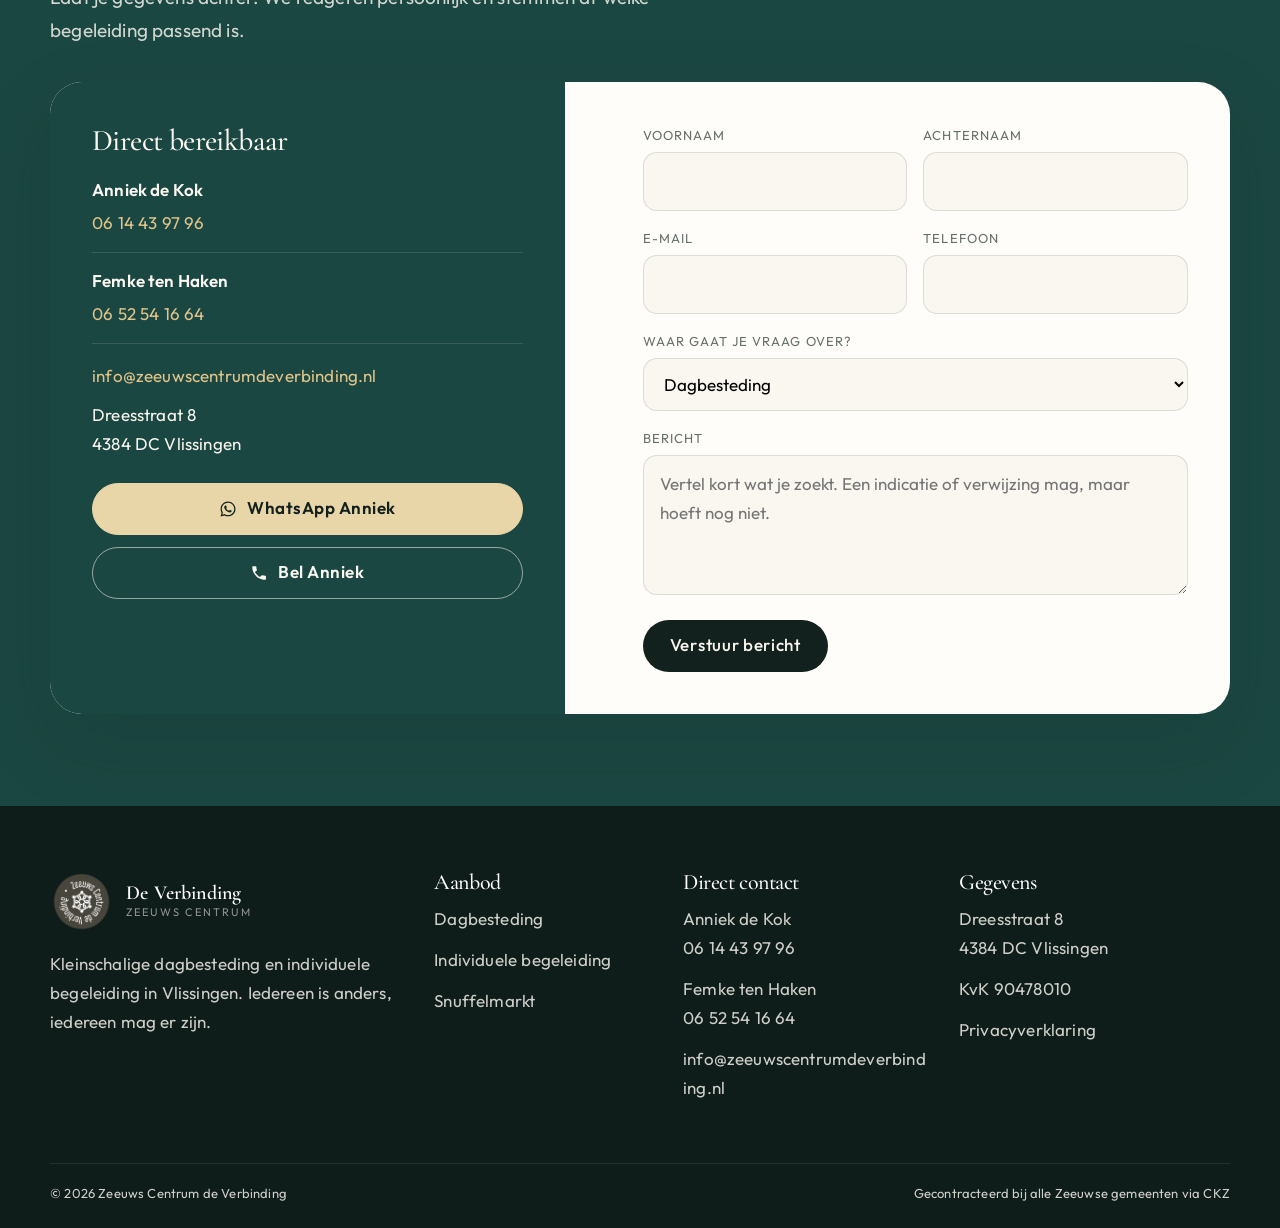
==== commit 1e958fb5: "Maak contactknoppen en mobiele weergave professioneler. Co-authored-by: Cursor <cursoragent@cursor.c" ====
--- a/index.html
+++ b/index.html
@@ -2,7 +2,7 @@
 <html lang="nl">
 <head>
   <meta charset="UTF-8">
-  <meta name="viewport" content="width=device-width, initial-scale=1.0">
+  <meta name="viewport" content="width=device-width, initial-scale=1.0, viewport-fit=cover">
   <title>Zeeuws Centrum de Verbinding | Kleinschalige zorg in Vlissingen</title>
   <meta name="description" content="Kleinschalige dagbesteding en individuele begeleiding in Vlissingen. Voor jeugdigen en volwassenen. Kennismaken kan direct via bel, WhatsApp of het contactformulier.">
   <link rel="preconnect" href="https://fonts.googleapis.com">
@@ -10,7 +10,7 @@
   <link href="https://fonts.googleapis.com/css2?family=Cormorant+Garamond:ital,wght@0,500;0,600;1,500&family=Outfit:wght@300;400;500;600&display=swap" rel="stylesheet">
   <link rel="icon" href="img/favicon.png" type="image/png">
   <link rel="apple-touch-icon" href="img/logo.png">
-  <link rel="stylesheet" href="css/style.css">
+  <link rel="stylesheet" href="css/style.css?v=3">
 </head>
 <body data-page="home">
   <a class="skip" href="#inhoud">Ga naar de inhoud</a>
@@ -25,7 +25,7 @@
         <img class="hero-logo" src="img/logo.png" alt="Zeeuws Centrum de Verbinding">
         <p class="eyebrow">Vlissingen · dagbesteding · begeleiding</p>
         <h1>Schitteren doe je<br>van binnenuit</h1>
-        <p class="lede" style="color: rgba(255,255,255,.86);">Een warme, kleinschalige plek in Zeeland waar jeugdigen en volwassenen met een zorgvraag weer zichzelf mogen zijn, groeien en verbinden.</p>
+        <p class="lede">Een warme, kleinschalige plek in Zeeland waar jeugdigen en volwassenen met een zorgvraag weer zichzelf mogen zijn, groeien en verbinden.</p>
         <div class="hero-actions">
           <a class="btn btn-gold" href="contact.html">Plan een kennismaking</a>
           <a class="btn btn-ghost" href="tel:+31614439796">Bel 06 14 43 97 96</a>
@@ -62,7 +62,7 @@
         <p class="eyebrow">Ons aanbod</p>
         <h2>Drie wegen naar meer grip en betekenis</h2>
         <p class="lede">Kies wat bij jou past. Elke route begint met een persoonlijk gesprek.</p>
-        <div class="cards" style="margin-top: 40px;">
+        <div class="cards">
           <article class="card">
             <img src="img/dagbesteding.jpg" alt="Dagbesteding in het centrum">
             <div class="card-body">
@@ -97,7 +97,7 @@
           <p class="eyebrow">Voor wie</p>
           <h2>Krachten voorop, niet klachten</h2>
           <p>Je kunt bij ons terecht als je steun zoekt tijdens of na een lastige fase. We begeleiden onder andere bij:</p>
-          <div class="tags" style="margin-top: 22px;">
+          <div class="tags">
             <span class="tag">Rouw en verlies</span>
             <span class="tag">Eenzaamheid</span>
             <span class="tag">Angst en faalangst</span>
@@ -123,7 +123,7 @@
       <div class="container">
         <p class="eyebrow">In het centrum</p>
         <h2>Dagen met ritme, creativiteit en rust</h2>
-        <div class="mosaic" style="margin-top: 36px;">
+        <div class="mosaic">
           <a class="tile wide" href="dagbesteding.html">
             <img src="https://images.unsplash.com/photo-1556910103-1c02745aae4d?auto=format&fit=crop&w=1200&q=80" alt="Samen koken">
             <span>Keukenploeg</span>
@@ -152,7 +152,7 @@
       <div class="container">
         <p class="eyebrow">Zo werkt het</p>
         <h2>Van eerste bericht tot passend traject</h2>
-        <div class="steps" style="margin-top: 28px;">
+        <div class="steps">
           <div class="step">
             <div class="step-num">01</div>
             <h3>Kennismaken</h3>
@@ -176,34 +176,49 @@
       <div class="container">
         <p class="eyebrow">Contact</p>
         <h2>Nieuwsgierig geworden?</h2>
-        <p class="lede" style="color: rgba(250,246,240,.82);">Laat je gegevens achter. We reageren persoonlijk en stemmen af welke begeleiding passend is.</p>
-        <div class="contact-panel" style="margin-top: 36px;">
+        <p class="lede">Laat je gegevens achter. We reageren persoonlijk en stemmen af welke begeleiding passend is.</p>
+        <div class="contact-panel">
           <div class="contact-side">
             <h3>Direct bereikbaar</h3>
-            <p>Anniek de Kok<br><a href="tel:+31614439796">06 14 43 97 96</a></p>
-            <p>Femke ten Haken<br><a href="tel:+31652541664">06 52 54 16 64</a></p>
-            <p><a href="mailto:info@zeeuwscentrumdeverbinding.nl">info@zeeuwscentrumdeverbinding.nl</a></p>
+            <div class="contact-person">
+              <strong>Anniek de Kok</strong>
+              <a href="tel:+31614439796">06 14 43 97 96</a>
+            </div>
+            <div class="contact-person">
+              <strong>Femke ten Haken</strong>
+              <a href="tel:+31652541664">06 52 54 16 64</a>
+            </div>
+            <p class="contact-mail"><a href="mailto:info@zeeuwscentrumdeverbinding.nl">info@zeeuwscentrumdeverbinding.nl</a></p>
             <p>Dreesstraat 8<br>4384 DC Vlissingen</p>
-            <a class="btn btn-gold" href="https://wa.me/31614439796" target="_blank" rel="noreferrer">WhatsApp Anniek</a>
+            <div class="contact-actions">
+              <a class="action-btn action-btn-solid" href="https://wa.me/31614439796" target="_blank" rel="noreferrer">
+                <svg viewBox="0 0 24 24" aria-hidden="true"><path fill="currentColor" d="M19.05 4.91A9.82 9.82 0 0 0 12.04 2C6.58 2 2.13 6.45 2.13 11.91c0 1.75.46 3.45 1.32 4.95L2.05 22l5.25-1.38c1.45.79 3.08 1.21 4.74 1.21h.01c5.46 0 9.91-4.45 9.91-9.91 0-2.65-1.03-5.14-2.91-7.01zm-7.01 15.24h-.01c-1.48 0-2.93-.4-4.2-1.15l-.3-.18-3.12.82.83-3.04-.2-.31a8.26 8.26 0 0 1-1.26-4.38c0-4.54 3.7-8.24 8.25-8.24 2.2 0 4.27.86 5.82 2.42a8.18 8.18 0 0 1 2.42 5.83c0 4.55-3.7 8.23-8.23 8.23zm4.52-6.16c-.25-.12-1.47-.72-1.7-.81-.22-.08-.39-.12-.55.12-.17.25-.64.81-.78.97-.14.17-.29.19-.54.06-.25-.12-1.05-.39-2-1.23-.74-.66-1.23-1.47-1.38-1.72-.14-.25-.02-.38.11-.51.11-.11.25-.29.37-.43.12-.14.17-.25.25-.41.08-.17.04-.31-.02-.43-.06-.12-.55-1.33-.76-1.82-.2-.48-.4-.41-.55-.42h-.47c-.17 0-.43.06-.66.31-.22.25-.87.85-.87 2.07 0 1.22.89 2.4 1.01 2.56.12.17 1.75 2.67 4.23 3.74 1.48.64 2.07.7 2.81.58.43-.07 1.47-.6 1.67-1.18.21-.58.21-1.07.14-1.18-.06-.10-.22-.16-.47-.29z"/></svg>
+                WhatsApp Anniek
+              </a>
+              <a class="action-btn action-btn-line" href="tel:+31614439796">
+                <svg viewBox="0 0 24 24" aria-hidden="true"><path fill="currentColor" d="M6.6 10.8c1.4 2.8 3.8 5.1 6.6 6.6l2.2-2.2c.3-.3.7-.4 1.1-.2 1.2.4 2.5.6 3.8.6.6 0 1 .4 1 1V20c0 .6-.4 1-1 1C10.6 21 3 13.4 3 4c0-.6.4-1 1-1h3.5c.6 0 1 .4 1 1 0 1.3.2 2.6.6 3.8.1.4 0 .8-.3 1.1L6.6 10.8z"/></svg>
+                Bel Anniek
+              </a>
+            </div>
           </div>
           <form class="contact-form" data-contact-form>
             <div class="form-success">Bedankt. Je e-mailprogramma opent nu een bericht aan ons. We nemen zo snel mogelijk contact op.</div>
             <div class="form-grid">
               <div>
                 <label for="voornaam">Voornaam</label>
-                <input id="voornaam" name="voornaam" required>
+                <input id="voornaam" name="voornaam" autocomplete="given-name" required>
               </div>
               <div>
                 <label for="achternaam">Achternaam</label>
-                <input id="achternaam" name="achternaam" required>
+                <input id="achternaam" name="achternaam" autocomplete="family-name" required>
               </div>
               <div>
                 <label for="email">E-mail</label>
-                <input id="email" name="email" type="email" required>
+                <input id="email" name="email" type="email" autocomplete="email" required>
               </div>
               <div>
                 <label for="telefoon">Telefoon</label>
-                <input id="telefoon" name="telefoon" type="tel">
+                <input id="telefoon" name="telefoon" type="tel" autocomplete="tel">
               </div>
               <div class="full">
                 <label for="interesse">Waar gaat je vraag over?</label>
--- a/css/style.css
+++ b/css/style.css
@@ -29,6 +29,11 @@
   scroll-behavior: smooth;
 }
 
+html {
+  scroll-behavior: smooth;
+  overflow-x: hidden;
+}
+
 body {
   margin: 0;
   color: var(--ink);
@@ -37,12 +42,23 @@
   font-size: 17px;
   line-height: 1.7;
   letter-spacing: 0.01em;
+  overflow-x: hidden;
+  -webkit-font-smoothing: antialiased;
+  -moz-osx-font-smoothing: grayscale;
+}
+
+::selection {
+  background: rgba(196, 163, 106, 0.28);
+  color: var(--ink);
+}
+
+p {
+  margin: 0 0 16px;
 }
 
 img {
   max-width: 100%;
   display: block;
-  background: #d9cbb8;
 }
 
 a {
@@ -138,6 +154,7 @@
   transition: 0.25s ease;
   font-weight: 500;
   letter-spacing: 0.04em;
+  text-align: center;
 }
 
 .btn-gold {
@@ -230,7 +247,11 @@
   object-fit: cover;
   border-radius: 50%;
   box-shadow: 0 8px 20px rgba(19, 33, 30, 0.18);
-  background: #3f3e36;
+  flex-shrink: 0;
+}
+
+.logo div {
+  white-space: nowrap;
 }
 
 .logo strong {
@@ -288,6 +309,10 @@
   outline-offset: 3px;
 }
 
+body.menu-open {
+  overflow: hidden;
+}
+
 .menu-toggle {
   display: none;
   width: 44px;
@@ -354,6 +379,15 @@
     radial-gradient(circle at 20% 20%, rgba(196, 163, 106, 0.18), transparent 36%);
 }
 
+.hero .lede,
+.page-hero .lede {
+  color: rgba(255, 255, 255, 0.88);
+}
+
+.section-sea .lede {
+  color: rgba(250, 246, 240, 0.82);
+}
+
 .hero-content {
   position: relative;
   z-index: 1;
@@ -532,6 +566,21 @@
   margin: 0 0 auto;
 }
 
+.card-body .btn {
+  margin-top: 16px;
+  align-self: flex-start;
+}
+
+.cards,
+.mosaic,
+.steps,
+.team-grid,
+.activity-grid,
+.shop-grid,
+.trust-grid {
+  margin-top: 32px;
+}
+
 .mosaic {
   display: grid;
   grid-template-columns: 1.2fr 1fr 1fr;
@@ -598,6 +647,7 @@
   display: flex;
   flex-wrap: wrap;
   gap: 10px;
+  margin-top: 22px;
 }
 
 .tag {
@@ -619,6 +669,32 @@
   border-radius: 28px;
   padding: 32px;
   box-shadow: var(--shadow);
+}
+
+.team-note {
+  margin-top: 28px;
+}
+
+.trust-item p {
+  color: var(--muted);
+  margin: 0;
+}
+
+.trust-item h3 {
+  font-size: 24px;
+}
+
+.prose {
+  max-width: 820px;
+}
+
+.prose h2 {
+  font-size: clamp(26px, 4vw, 34px);
+  margin: 32px 0 12px;
+}
+
+.map {
+  margin-top: 36px;
 }
 
 .avatar {
@@ -656,6 +732,7 @@
   border-radius: 32px;
   overflow: hidden;
   box-shadow: var(--shadow);
+  margin-top: 36px;
 }
 
 .contact-side {
@@ -664,8 +741,78 @@
   padding: 42px;
 }
 
-.contact-side a {
+.contact-side a:not(.action-btn) {
   color: var(--gold-bright);
+}
+
+.contact-sub {
+  margin-top: 28px;
+}
+
+.contact-person {
+  padding: 14px 0;
+  border-bottom: 1px solid rgba(255, 255, 255, 0.12);
+}
+
+.contact-person:first-of-type {
+  padding-top: 8px;
+}
+
+.contact-mail {
+  overflow-wrap: anywhere;
+  word-break: break-word;
+  margin: 18px 0 10px;
+}
+
+.contact-person strong {
+  display: block;
+  font-weight: 600;
+  margin-bottom: 4px;
+}
+
+.contact-actions {
+  display: flex;
+  flex-direction: column;
+  gap: 12px;
+  width: 100%;
+  margin-top: 24px;
+}
+
+.contact-side .contact-actions a.action-btn {
+  display: flex;
+  align-items: center;
+  justify-content: center;
+  width: 100%;
+  min-height: 52px;
+  padding: 14px 22px;
+  border-radius: 999px;
+  box-sizing: border-box;
+  font-weight: 600;
+  letter-spacing: 0.03em;
+  text-decoration: none;
+  line-height: 1.2;
+}
+
+.contact-side .contact-actions a.action-btn-solid {
+  background: #e8d5a8;
+  color: #13211e;
+  border: 1px solid #e8d5a8;
+}
+
+.contact-side .contact-actions a.action-btn-solid:hover {
+  background: #f3e6c4;
+  color: #13211e;
+}
+
+.contact-side .contact-actions a.action-btn-line {
+  background: transparent;
+  color: #faf6f0;
+  border: 1.5px solid rgba(250, 246, 240, 0.55);
+}
+
+.contact-side .contact-actions a.action-btn-line:hover {
+  background: rgba(250, 246, 240, 0.1);
+  color: #faf6f0;
 }
 
 .contact-form,
@@ -765,8 +912,12 @@
   box-shadow: none;
 }
 
-.footer a:hover {
-  color: var(--gold-bright);
+.footer p {
+  margin: 0 0 12px;
+}
+
+.footer a {
+  overflow-wrap: anywhere;
 }
 
 .footer-bottom {
@@ -873,8 +1024,9 @@
   object-fit: cover;
 }
 
-.activity div {
-  padding: 22px;
+.activity p {
+  color: var(--muted);
+  margin: 0;
 }
 
 .shop-grid {
@@ -900,9 +1052,12 @@
   padding: 20px 22px 24px;
 }
 
-.price {
-  color: var(--sea);
-  font-weight: 600;
+.step p {
+  color: var(--muted);
+}
+
+.product h3 {
+  margin-bottom: 6px;
 }
 
 .reveal {
@@ -959,6 +1114,12 @@
 
   .nav-cta .btn {
     width: 100%;
+    color: var(--ink);
+    padding: 0 26px;
+  }
+
+  .nav-links.open a.active::after {
+    display: none;
   }
 
   .logo {
@@ -1046,11 +1207,43 @@
   .contact-side,
   .contact-form,
   .form-wrap {
-    padding: 24px;
-  }
-
-  .hero .btn-ghost {
+    padding: 28px 22px;
+  }
+
+  .contact-panel {
+    gap: 0;
+    margin-top: 28px;
+  }
+
+  .hero .btn-ghost,
+  .page-hero .btn-ghost {
     display: none;
+  }
+
+  .sticky-cta .btn-gold {
+    color: var(--ink);
+  }
+
+  h3 {
+    font-size: 26px;
+  }
+}
+
+@media (min-width: 700px) and (max-width: 980px) {
+  .cards,
+  .activity-grid,
+  .shop-grid,
+  .team-grid,
+  .steps,
+  .trust-grid {
+    grid-template-columns: 1fr 1fr;
+  }
+}
+
+@media (hover: none) {
+  .card:hover {
+    transform: none;
+    box-shadow: var(--shadow);
   }
 }
 
@@ -1074,7 +1267,15 @@
   }
 
   .container {
-    width: min(1180px, calc(100% - 32px));
+    width: min(1180px, calc(100% - 48px));
+  }
+
+  .section-sea {
+    padding: 56px 0 72px;
+  }
+
+  .section-sea h2 {
+    font-size: clamp(32px, 9vw, 44px);
   }
 
   h1 {
@@ -1089,4 +1290,68 @@
     font-size: 12px;
     padding: 6px 10px;
   }
-}
+
+  .quote-mark {
+    font-size: 64px;
+  }
+
+  .tile span {
+    font-size: 24px;
+  }
+
+  .contact-form h2 {
+    font-size: 32px;
+  }
+}
+
+.contact-actions {
+  display: flex;
+  flex-direction: column;
+  gap: 12px;
+  width: 100%;
+  margin-top: 24px;
+}
+
+.contact-actions .action-btn {
+  display: flex;
+  align-items: center;
+  justify-content: center;
+  gap: 10px;
+  width: 100%;
+  min-height: 52px;
+  padding: 14px 20px;
+  border-radius: 999px;
+  box-sizing: border-box;
+  font-weight: 600;
+  letter-spacing: 0.02em;
+  line-height: 1.2;
+  text-decoration: none;
+}
+
+.contact-actions .action-btn svg {
+  width: 18px;
+  height: 18px;
+  flex-shrink: 0;
+}
+
+.contact-actions .action-btn-solid {
+  background: #e8d5a8;
+  color: #13211e;
+  border: 1px solid #e8d5a8;
+}
+
+.contact-actions .action-btn-solid:hover {
+  background: #f3e6c4;
+  color: #13211e;
+}
+
+.contact-actions .action-btn-line {
+  background: transparent;
+  color: #faf6f0;
+  border: 1.5px solid rgba(250, 246, 240, 0.65);
+}
+
+.contact-actions .action-btn-line:hover {
+  background: rgba(250, 246, 240, 0.1);
+  color: #faf6f0;
+}
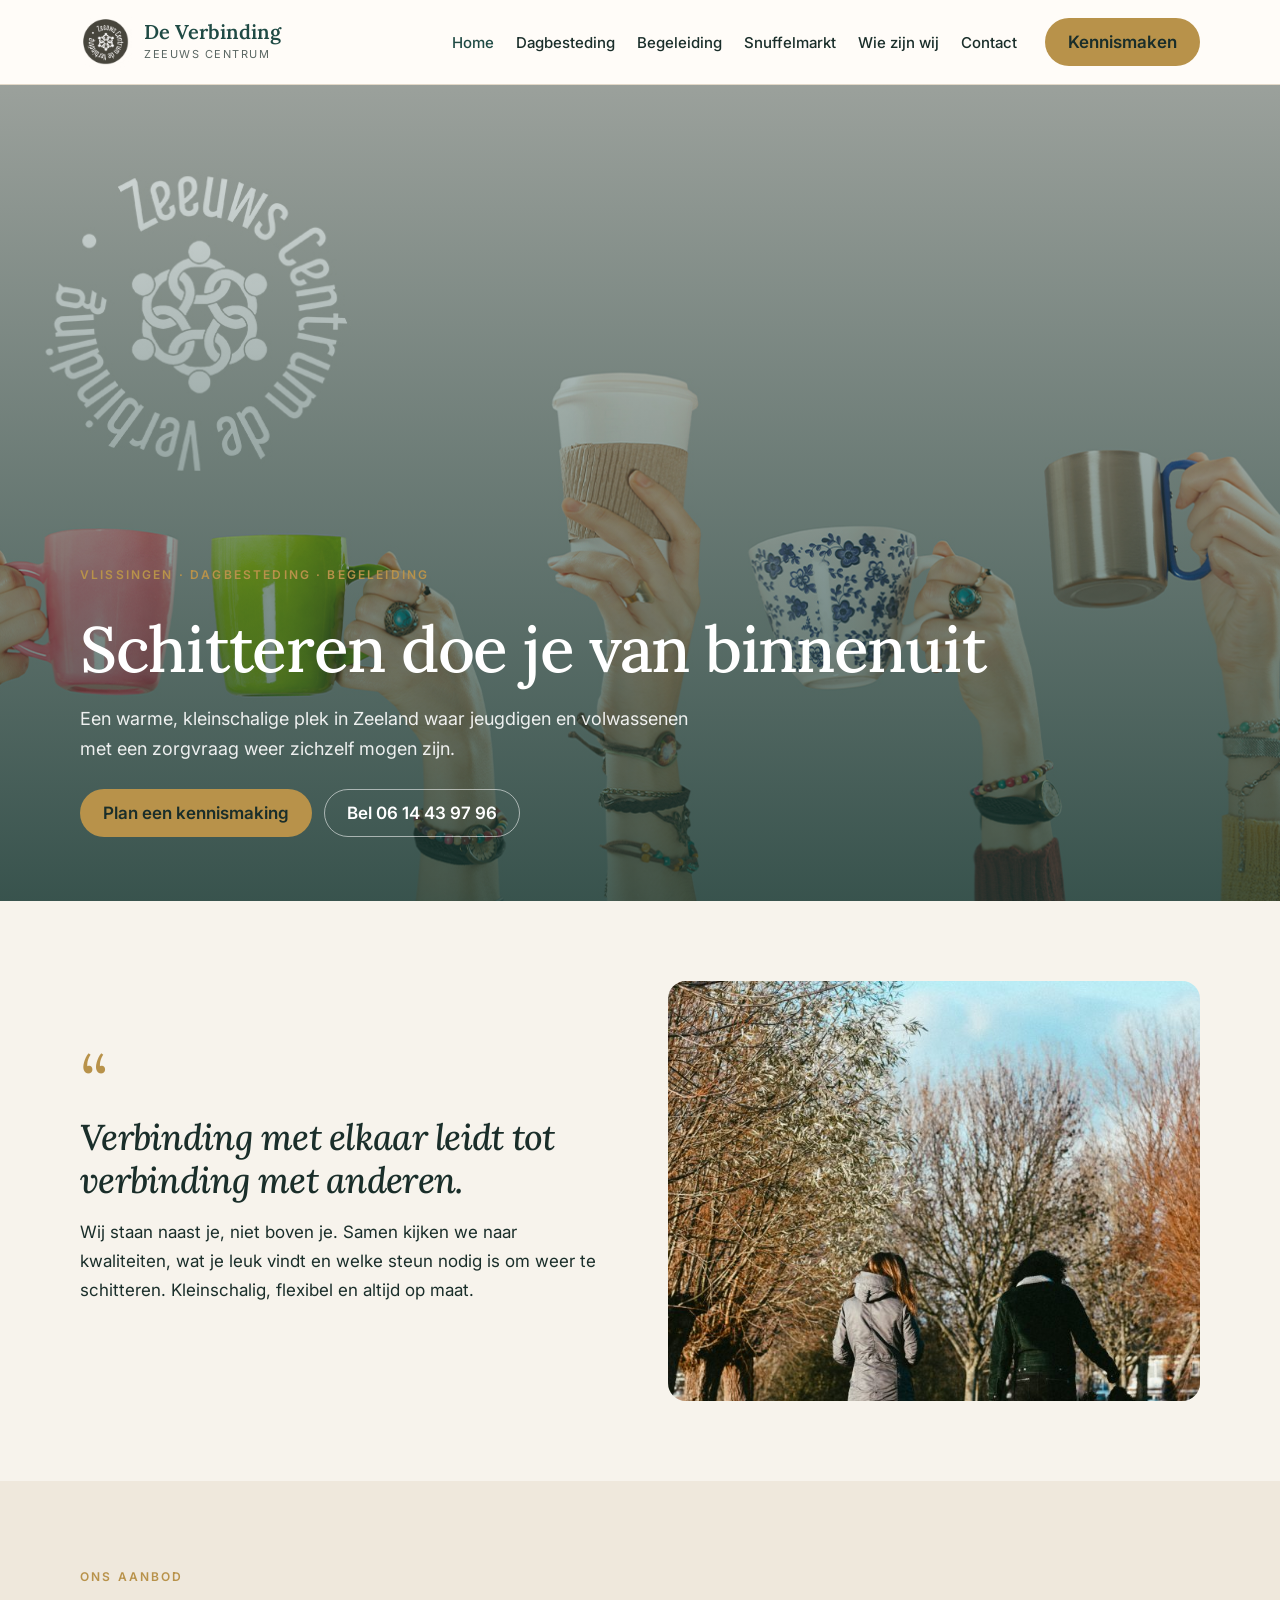
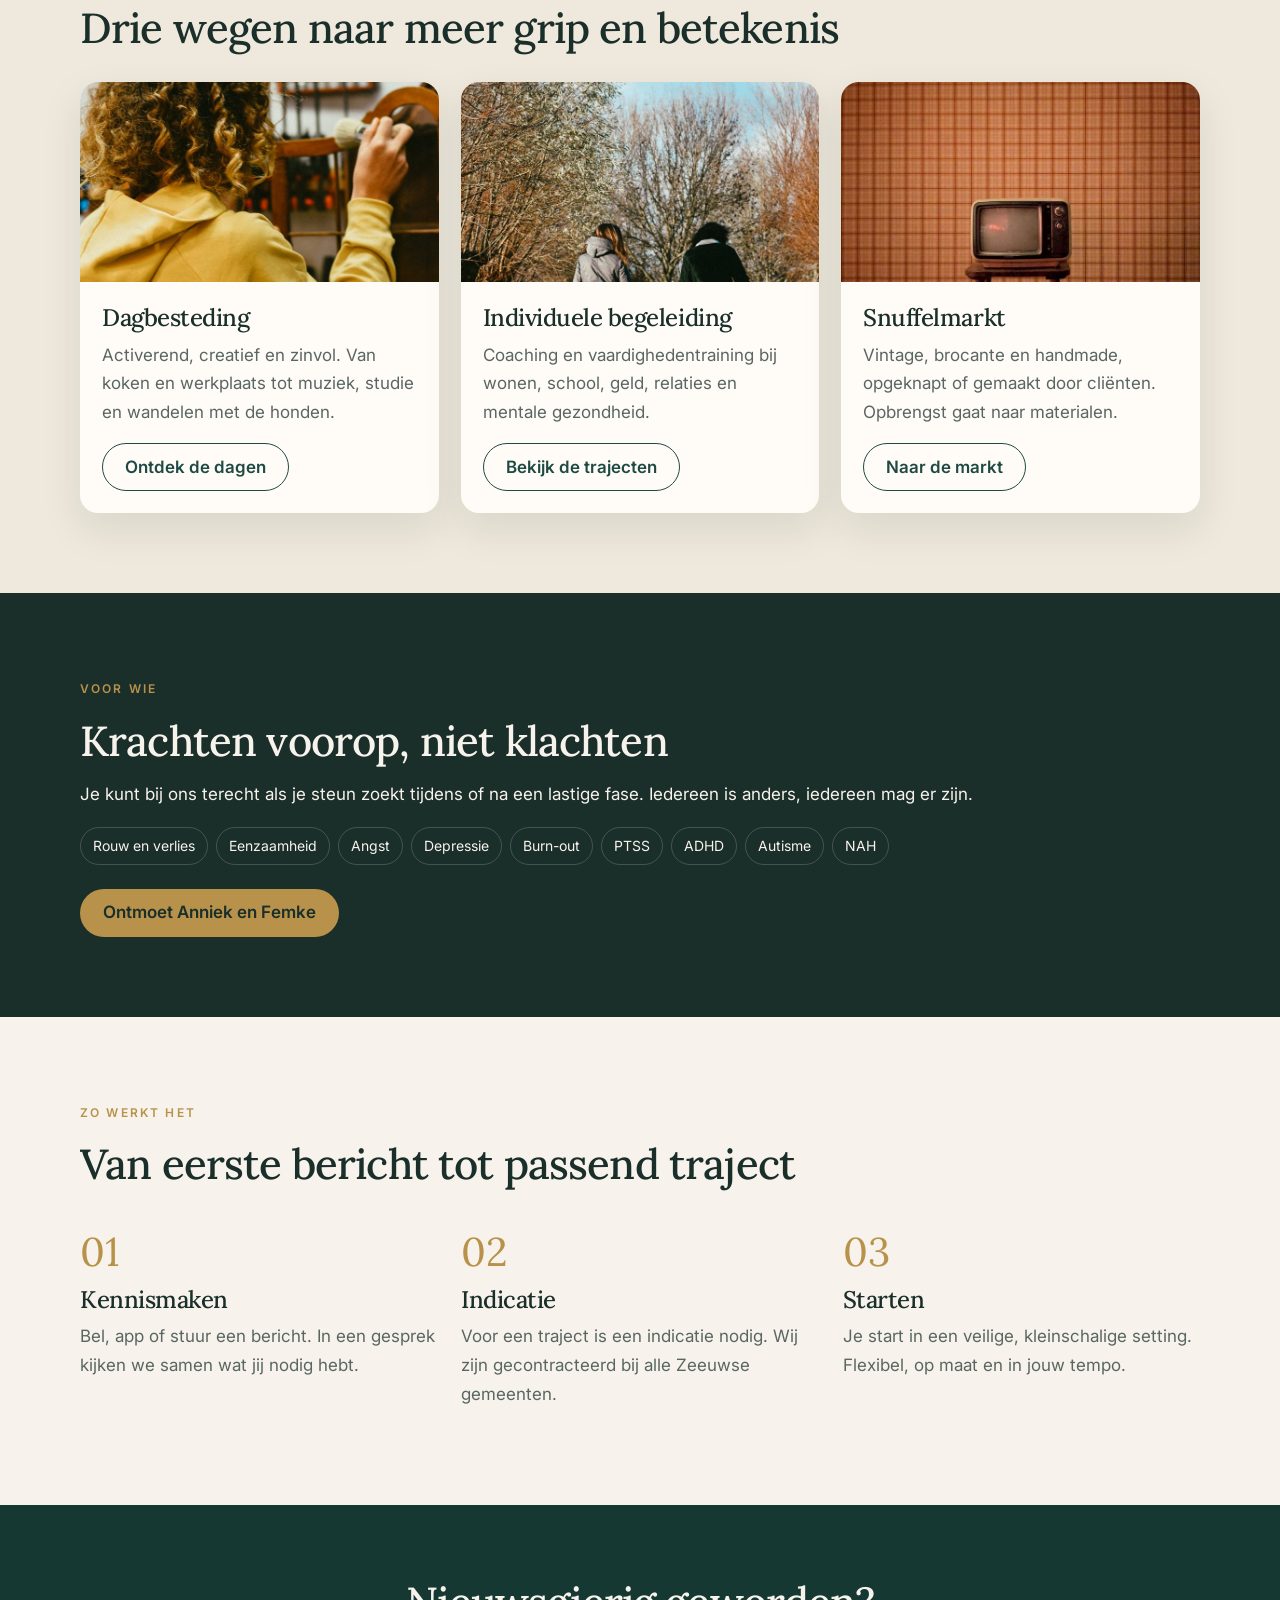
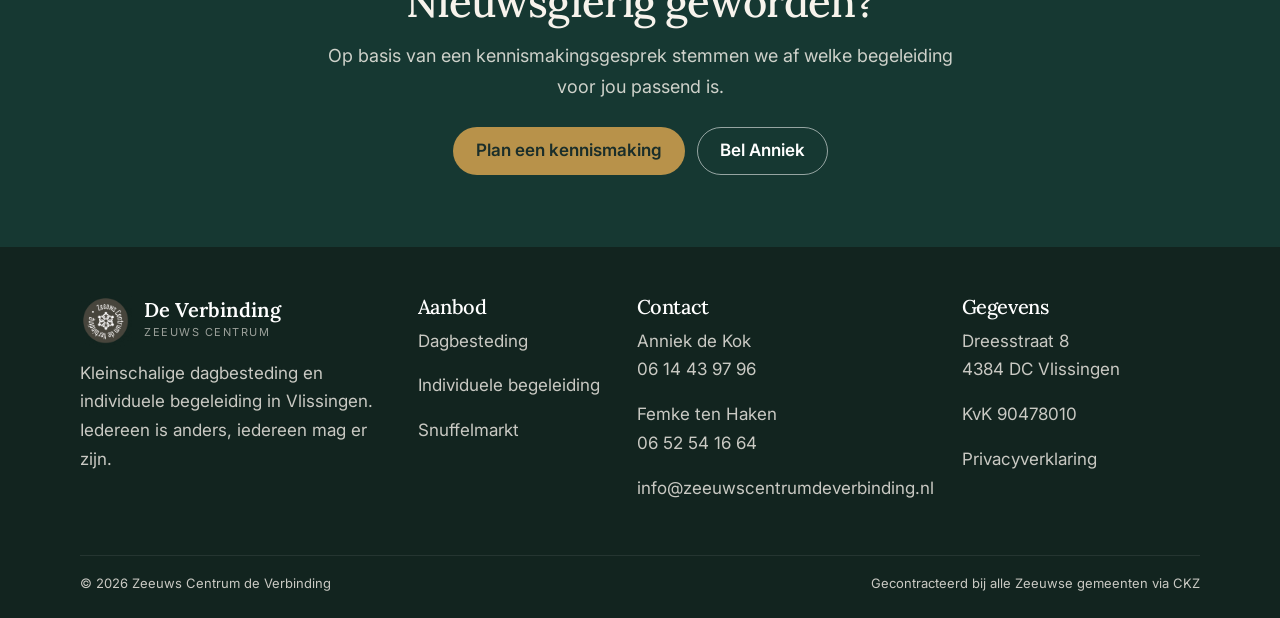
==== commit 4a27d027: "Bouw de site opnieuw op met originele foto's en een heldere mobiele layout. Co-authored-by: Cursor <" ====
--- a/index.html
+++ b/index.html
@@ -4,37 +4,28 @@
   <meta charset="UTF-8">
   <meta name="viewport" content="width=device-width, initial-scale=1.0, viewport-fit=cover">
   <title>Zeeuws Centrum de Verbinding | Kleinschalige zorg in Vlissingen</title>
-  <meta name="description" content="Kleinschalige dagbesteding en individuele begeleiding in Vlissingen. Voor jeugdigen en volwassenen. Kennismaken kan direct via bel, WhatsApp of het contactformulier.">
+  <meta name="description" content="Kleinschalige dagbesteding en individuele begeleiding in Vlissingen. Voor jeugdigen en volwassenen. Kennismaken via bel, WhatsApp of het contactformulier.">
   <link rel="preconnect" href="https://fonts.googleapis.com">
   <link rel="preconnect" href="https://fonts.gstatic.com" crossorigin>
-  <link href="https://fonts.googleapis.com/css2?family=Cormorant+Garamond:ital,wght@0,500;0,600;1,500&family=Outfit:wght@300;400;500;600&display=swap" rel="stylesheet">
+  <link href="https://fonts.googleapis.com/css2?family=Inter:wght@400;500;600&family=Lora:ital,wght@0,500;0,600;1,500&display=swap" rel="stylesheet">
   <link rel="icon" href="img/favicon.png" type="image/png">
-  <link rel="apple-touch-icon" href="img/logo.png">
-  <link rel="stylesheet" href="css/style.css?v=3">
+  <link rel="stylesheet" href="css/style.css?v=10">
 </head>
 <body data-page="home">
-  <a class="skip" href="#inhoud">Ga naar de inhoud</a>
   <div data-header></div>
 
   <main id="inhoud">
     <section class="hero">
       <div class="hero-media">
-        <img src="https://images.unsplash.com/photo-1473116763249-2faaef81ccda?auto=format&fit=crop&w=2000&q=80" alt="Zeeuws duinlandschap in warm avondlicht">
+        <img src="img/Header-Homepage-ZCDV-2-1.jpg" alt="Samen koffie drinken bij Zeeuws Centrum de Verbinding">
       </div>
       <div class="container hero-content">
-        <img class="hero-logo" src="img/logo.png" alt="Zeeuws Centrum de Verbinding">
         <p class="eyebrow">Vlissingen · dagbesteding · begeleiding</p>
-        <h1>Schitteren doe je<br>van binnenuit</h1>
-        <p class="lede">Een warme, kleinschalige plek in Zeeland waar jeugdigen en volwassenen met een zorgvraag weer zichzelf mogen zijn, groeien en verbinden.</p>
+        <h1>Schitteren doe je van binnenuit</h1>
+        <p class="lede">Een warme, kleinschalige plek in Zeeland waar jeugdigen en volwassenen met een zorgvraag weer zichzelf mogen zijn.</p>
         <div class="hero-actions">
           <a class="btn btn-gold" href="contact.html">Plan een kennismaking</a>
           <a class="btn btn-ghost" href="tel:+31614439796">Bel 06 14 43 97 96</a>
-        </div>
-        <div class="trust-row">
-          <span class="chip">Alle Zeeuwse gemeenten</span>
-          <span class="chip">Vergoed via Jeugdwet / WMO</span>
-          <span class="chip">SKJ-geregistreerd</span>
-          <span class="chip">Nabij bos en strand</span>
         </div>
       </div>
     </section>
@@ -45,110 +36,69 @@
           <p class="quote-mark">“</p>
           <p class="quote">Verbinding met elkaar leidt tot verbinding met anderen.</p>
           <p>Wij staan naast je, niet boven je. Samen kijken we naar kwaliteiten, wat je leuk vindt en welke steun nodig is om weer te schitteren. Kleinschalig, flexibel en altijd op maat.</p>
-          <div class="stats">
-            <div class="stat"><b>12–18+</b><span>Jeugd en volwassenen</span></div>
-            <div class="stat"><b>Op maat</b><span>Dagbesteding & begeleiding</span></div>
-            <div class="stat"><b>Teddy & Bonny</b><span>Therapie- en centrumhonden</span></div>
-          </div>
         </div>
         <div class="frame">
-          <img src="img/Header-Homepage-ZCDV-2-1.jpg" alt="Samen koffie drinken bij Zeeuws Centrum de Verbinding">
+          <img src="img/bot-3398.jpg" alt="Wandelen met de hond, zoals op de huidige site">
         </div>
       </div>
     </section>
 
-    <section class="section section-sand" id="aanbod">
+    <section class="section section-sand">
       <div class="container">
         <p class="eyebrow">Ons aanbod</p>
         <h2>Drie wegen naar meer grip en betekenis</h2>
-        <p class="lede">Kies wat bij jou past. Elke route begint met een persoonlijk gesprek.</p>
         <div class="cards">
-          <article class="card">
-            <img src="img/dagbesteding.jpg" alt="Dagbesteding in het centrum">
+          <a class="card" href="dagbesteding.html">
+            <img src="img/dagbesteding.jpg" alt="">
             <div class="card-body">
               <h3>Dagbesteding</h3>
               <p>Activerend, creatief en zinvol. Van koken en werkplaats tot muziek, studie en wandelen met de honden.</p>
-              <a class="btn btn-outline" href="dagbesteding.html">Ontdek de dagen</a>
+              <span class="btn btn-outline">Ontdek de dagen</span>
             </div>
-          </article>
-          <article class="card">
-            <img src="img/begeleiding.jpg" alt="Individuele begeleiding in de natuur">
+          </a>
+          <a class="card" href="begeleiding.html">
+            <img src="img/begeleiding.jpg" alt="">
             <div class="card-body">
               <h3>Individuele begeleiding</h3>
               <p>Coaching en vaardighedentraining bij wonen, school, geld, relaties en mentale gezondheid.</p>
-              <a class="btn btn-outline" href="begeleiding.html">Bekijk de trajecten</a>
+              <span class="btn btn-outline">Bekijk de trajecten</span>
             </div>
-          </article>
-          <article class="card">
-            <img src="img/snuffelmarkt.jpg" alt="Snuffelmarkt van Zeeuws Centrum de Verbinding">
+          </a>
+          <a class="card" href="snuffelmarkt.html">
+            <img src="img/snuffelmarkt.jpg" alt="">
             <div class="card-body">
               <h3>Snuffelmarkt</h3>
-              <p>Vintage, brocante en handmade stukken, opgeknapt of gemaakt door cliënten. Opbrengst gaat naar materialen.</p>
-              <a class="btn btn-outline" href="snuffelmarkt.html">Naar de markt</a>
+              <p>Vintage, brocante en handmade, opgeknapt of gemaakt door cliënten. Opbrengst gaat naar materialen.</p>
+              <span class="btn btn-outline">Naar de markt</span>
             </div>
-          </article>
+          </a>
         </div>
       </div>
     </section>
 
     <section class="section section-dark">
-      <div class="container split">
-        <div>
-          <p class="eyebrow">Voor wie</p>
-          <h2>Krachten voorop, niet klachten</h2>
-          <p>Je kunt bij ons terecht als je steun zoekt tijdens of na een lastige fase. We begeleiden onder andere bij:</p>
-          <div class="tags">
-            <span class="tag">Rouw en verlies</span>
-            <span class="tag">Eenzaamheid</span>
-            <span class="tag">Angst en faalangst</span>
-            <span class="tag">Depressie</span>
-            <span class="tag">Burn-out</span>
-            <span class="tag">PTSS</span>
-            <span class="tag">HSP</span>
-            <span class="tag">NAH</span>
-            <span class="tag">ADHD</span>
-            <span class="tag">Autisme</span>
-            <span class="tag">Migratie en identiteit</span>
-          </div>
+      <div class="container">
+        <p class="eyebrow">Voor wie</p>
+        <h2>Krachten voorop, niet klachten</h2>
+        <p>Je kunt bij ons terecht als je steun zoekt tijdens of na een lastige fase. Iedereen is anders, iedereen mag er zijn.</p>
+        <div class="tags">
+          <span class="tag">Rouw en verlies</span>
+          <span class="tag">Eenzaamheid</span>
+          <span class="tag">Angst</span>
+          <span class="tag">Depressie</span>
+          <span class="tag">Burn-out</span>
+          <span class="tag">PTSS</span>
+          <span class="tag">ADHD</span>
+          <span class="tag">Autisme</span>
+          <span class="tag">NAH</span>
         </div>
-        <div>
-          <p class="quote">Iedereen is anders. Iedereen mag er zijn.</p>
-          <p>De begeleiders bewaken een veilig klimaat en een warme sfeer. Eigen initiatief wordt gestimuleerd. Waar mogelijk werken we toe naar school of werk; als dat niet lukt, bieden we zinvolle dagen zodat isolement wordt voorkomen.</p>
+        <div class="cta-row">
           <a class="btn btn-gold" href="over-ons.html">Ontmoet Anniek en Femke</a>
         </div>
       </div>
     </section>
 
     <section class="section">
-      <div class="container">
-        <p class="eyebrow">In het centrum</p>
-        <h2>Dagen met ritme, creativiteit en rust</h2>
-        <div class="mosaic">
-          <a class="tile wide" href="dagbesteding.html">
-            <img src="https://images.unsplash.com/photo-1556910103-1c02745aae4d?auto=format&fit=crop&w=1200&q=80" alt="Samen koken">
-            <span>Keukenploeg</span>
-          </a>
-          <a class="tile" href="dagbesteding.html">
-            <img src="https://images.unsplash.com/photo-1510915361894-db8b60106cb1?auto=format&fit=crop&w=900&q=80" alt="Gitaar">
-            <span>Gitaarles</span>
-          </a>
-          <a class="tile" href="dagbesteding.html">
-            <img src="https://images.unsplash.com/photo-1460661419201-fd4cecdf8a8b?auto=format&fit=crop&w=900&q=80" alt="Schilderen">
-            <span>Atelier</span>
-          </a>
-          <a class="tile" href="dagbesteding.html">
-            <img src="https://images.unsplash.com/photo-1530281700549-e82e7bf110d6?auto=format&fit=crop&w=900&q=80" alt="Hond tijdens een wandeling">
-            <span>Teddy & Bonny</span>
-          </a>
-          <a class="tile" href="dagbesteding.html">
-            <img src="https://images.unsplash.com/photo-1507525428034-b723cf961d3e?auto=format&fit=crop&w=900&q=80" alt="Strand en lucht">
-            <span>Buiten in Zeeland</span>
-          </a>
-        </div>
-      </div>
-    </section>
-
-    <section class="section section-sand">
       <div class="container">
         <p class="eyebrow">Zo werkt het</p>
         <h2>Van eerste bericht tot passend traject</h2>
@@ -161,89 +111,30 @@
           <div class="step">
             <div class="step-num">02</div>
             <h3>Indicatie</h3>
-            <p>Voor een traject is een indicatie nodig. Wij zijn gecontracteerd bij alle Zeeuwse gemeenten. Vergoeding via Jeugdwet of WMO.</p>
+            <p>Voor een traject is een indicatie nodig. Wij zijn gecontracteerd bij alle Zeeuwse gemeenten.</p>
           </div>
           <div class="step">
             <div class="step-num">03</div>
             <h3>Starten</h3>
-            <p>Je start in een veilige, kleinschalige setting. Flexibel, op maat en met aandacht voor jouw tempo.</p>
+            <p>Je start in een veilige, kleinschalige setting. Flexibel, op maat en in jouw tempo.</p>
           </div>
         </div>
       </div>
     </section>
 
-    <section class="section section-sea">
+    <section class="cta-band">
       <div class="container">
-        <p class="eyebrow">Contact</p>
         <h2>Nieuwsgierig geworden?</h2>
-        <p class="lede">Laat je gegevens achter. We reageren persoonlijk en stemmen af welke begeleiding passend is.</p>
-        <div class="contact-panel">
-          <div class="contact-side">
-            <h3>Direct bereikbaar</h3>
-            <div class="contact-person">
-              <strong>Anniek de Kok</strong>
-              <a href="tel:+31614439796">06 14 43 97 96</a>
-            </div>
-            <div class="contact-person">
-              <strong>Femke ten Haken</strong>
-              <a href="tel:+31652541664">06 52 54 16 64</a>
-            </div>
-            <p class="contact-mail"><a href="mailto:info@zeeuwscentrumdeverbinding.nl">info@zeeuwscentrumdeverbinding.nl</a></p>
-            <p>Dreesstraat 8<br>4384 DC Vlissingen</p>
-            <div class="contact-actions">
-              <a class="action-btn action-btn-solid" href="https://wa.me/31614439796" target="_blank" rel="noreferrer">
-                <svg viewBox="0 0 24 24" aria-hidden="true"><path fill="currentColor" d="M19.05 4.91A9.82 9.82 0 0 0 12.04 2C6.58 2 2.13 6.45 2.13 11.91c0 1.75.46 3.45 1.32 4.95L2.05 22l5.25-1.38c1.45.79 3.08 1.21 4.74 1.21h.01c5.46 0 9.91-4.45 9.91-9.91 0-2.65-1.03-5.14-2.91-7.01zm-7.01 15.24h-.01c-1.48 0-2.93-.4-4.2-1.15l-.3-.18-3.12.82.83-3.04-.2-.31a8.26 8.26 0 0 1-1.26-4.38c0-4.54 3.7-8.24 8.25-8.24 2.2 0 4.27.86 5.82 2.42a8.18 8.18 0 0 1 2.42 5.83c0 4.55-3.7 8.23-8.23 8.23zm4.52-6.16c-.25-.12-1.47-.72-1.7-.81-.22-.08-.39-.12-.55.12-.17.25-.64.81-.78.97-.14.17-.29.19-.54.06-.25-.12-1.05-.39-2-1.23-.74-.66-1.23-1.47-1.38-1.72-.14-.25-.02-.38.11-.51.11-.11.25-.29.37-.43.12-.14.17-.25.25-.41.08-.17.04-.31-.02-.43-.06-.12-.55-1.33-.76-1.82-.2-.48-.4-.41-.55-.42h-.47c-.17 0-.43.06-.66.31-.22.25-.87.85-.87 2.07 0 1.22.89 2.4 1.01 2.56.12.17 1.75 2.67 4.23 3.74 1.48.64 2.07.7 2.81.58.43-.07 1.47-.6 1.67-1.18.21-.58.21-1.07.14-1.18-.06-.10-.22-.16-.47-.29z"/></svg>
-                WhatsApp Anniek
-              </a>
-              <a class="action-btn action-btn-line" href="tel:+31614439796">
-                <svg viewBox="0 0 24 24" aria-hidden="true"><path fill="currentColor" d="M6.6 10.8c1.4 2.8 3.8 5.1 6.6 6.6l2.2-2.2c.3-.3.7-.4 1.1-.2 1.2.4 2.5.6 3.8.6.6 0 1 .4 1 1V20c0 .6-.4 1-1 1C10.6 21 3 13.4 3 4c0-.6.4-1 1-1h3.5c.6 0 1 .4 1 1 0 1.3.2 2.6.6 3.8.1.4 0 .8-.3 1.1L6.6 10.8z"/></svg>
-                Bel Anniek
-              </a>
-            </div>
-          </div>
-          <form class="contact-form" data-contact-form>
-            <div class="form-success">Bedankt. Je e-mailprogramma opent nu een bericht aan ons. We nemen zo snel mogelijk contact op.</div>
-            <div class="form-grid">
-              <div>
-                <label for="voornaam">Voornaam</label>
-                <input id="voornaam" name="voornaam" autocomplete="given-name" required>
-              </div>
-              <div>
-                <label for="achternaam">Achternaam</label>
-                <input id="achternaam" name="achternaam" autocomplete="family-name" required>
-              </div>
-              <div>
-                <label for="email">E-mail</label>
-                <input id="email" name="email" type="email" autocomplete="email" required>
-              </div>
-              <div>
-                <label for="telefoon">Telefoon</label>
-                <input id="telefoon" name="telefoon" type="tel" autocomplete="tel">
-              </div>
-              <div class="full">
-                <label for="interesse">Waar gaat je vraag over?</label>
-                <select id="interesse" name="interesse">
-                  <option>Dagbesteding</option>
-                  <option>Individuele begeleiding</option>
-                  <option>Snuffelmarkt</option>
-                  <option>Iets anders</option>
-                </select>
-              </div>
-              <div class="full">
-                <label for="bericht">Bericht</label>
-                <textarea id="bericht" name="bericht" placeholder="Vertel kort wat je zoekt. Een indicatie of verwijzing mag, maar hoeft nog niet."></textarea>
-              </div>
-              <div class="full">
-                <button class="btn btn-dark" type="submit">Verstuur bericht</button>
-              </div>
-            </div>
-          </form>
+        <p class="lede">Op basis van een kennismakingsgesprek stemmen we af welke begeleiding voor jou passend is.</p>
+        <div class="cta-row">
+          <a class="btn btn-gold" href="contact.html">Plan een kennismaking</a>
+          <a class="btn btn-ghost" href="tel:+31614439796">Bel Anniek</a>
         </div>
       </div>
     </section>
   </main>
 
   <div data-footer></div>
-  <script src="js/main.js"></script>
+  <script src="js/main.js?v=9"></script>
 </body>
 </html>
--- a/css/style.css
+++ b/css/style.css
@@ -1,22 +1,18 @@
 :root {
-  --ink: #13211e;
-  --ink-soft: #243632;
-  --sea: #1b4742;
-  --sea-deep: #0e2a28;
-  --sea-mid: #2f6a63;
-  --gold: #c4a36a;
-  --gold-bright: #e0c48a;
-  --sand: #f3ece1;
-  --cream: #faf6f0;
-  --paper: #fffdf9;
-  --terracotta: #b56b4c;
-  --muted: #66706c;
-  --line: rgba(196, 163, 106, 0.35);
-  --shadow: 0 30px 80px rgba(19, 33, 30, 0.14);
-  --radius: 22px;
-  --header-h: 96px;
-  --font-serif: "Cormorant Garamond", "Times New Roman", serif;
-  --font-sans: "Outfit", "Segoe UI", sans-serif;
+  --ink: #1a2e2a;
+  --sea: #1f4a44;
+  --sea-deep: #163832;
+  --gold: #b8924a;
+  --gold-soft: #d4b57a;
+  --cream: #f7f3ec;
+  --paper: #fffcf8;
+  --sand: #efe8dc;
+  --muted: #5a6662;
+  --line: #e2d8c8;
+  --shadow: 0 16px 40px rgba(22, 56, 50, 0.1);
+  --font-serif: Lora, "Times New Roman", serif;
+  --font-sans: Inter, "Segoe UI", sans-serif;
+  --header-h: 84px;
 }
 
 *,
@@ -27,11 +23,9 @@
 
 html {
   scroll-behavior: smooth;
-}
-
-html {
-  scroll-behavior: smooth;
-  overflow-x: hidden;
+  scroll-padding-top: var(--header-h);
+  scroll-padding-bottom: 96px;
+  -webkit-text-size-adjust: 100%;
 }
 
 body {
@@ -41,19 +35,6 @@
   font-family: var(--font-sans);
   font-size: 17px;
   line-height: 1.7;
-  letter-spacing: 0.01em;
-  overflow-x: hidden;
-  -webkit-font-smoothing: antialiased;
-  -moz-osx-font-smoothing: grayscale;
-}
-
-::selection {
-  background: rgba(196, 163, 106, 0.28);
-  color: var(--ink);
-}
-
-p {
-  margin: 0 0 16px;
 }
 
 img {
@@ -64,6 +45,11 @@
 a {
   color: inherit;
   text-decoration: none;
+  touch-action: manipulation;
+}
+
+button {
+  touch-action: manipulation;
 }
 
 button,
@@ -73,185 +59,43 @@
   font: inherit;
 }
 
-.skip {
-  position: absolute;
-  left: 16px;
-  top: -40px;
-  background: var(--ink);
-  color: white;
-  padding: 8px 12px;
-  z-index: 100;
-}
-
-.skip:focus {
-  top: 12px;
+:focus-visible {
+  outline: 2px solid var(--gold);
+  outline-offset: 3px;
 }
 
 .container {
-  width: min(1180px, calc(100% - 40px));
+  width: min(1120px, calc(100% - 48px));
   margin: 0 auto;
 }
 
-.eyebrow {
-  display: inline-flex;
-  align-items: center;
-  gap: 10px;
-  color: var(--gold);
-  font-size: 12px;
-  font-weight: 500;
-  letter-spacing: 0.28em;
-  text-transform: uppercase;
-}
-
-.eyebrow::before {
-  content: "";
-  width: 28px;
-  height: 1px;
-  background: var(--gold);
-}
-
-h1,
-h2,
-h3,
-.serif {
-  font-family: var(--font-serif);
-  font-weight: 500;
-  letter-spacing: -0.02em;
-  line-height: 1.15;
-}
-
-h1 {
-  font-size: clamp(42px, 7vw, 84px);
-  margin: 12px 0 18px;
-}
-
-h2 {
-  font-size: clamp(34px, 5vw, 56px);
-  margin: 10px 0 16px;
-}
-
-h3 {
-  font-size: 30px;
-  margin: 0 0 10px;
-}
-
-.lede {
-  font-size: 19px;
-  color: var(--muted);
-  max-width: 640px;
-}
-
-.btn {
-  display: inline-flex;
-  align-items: center;
-  justify-content: center;
-  gap: 10px;
-  min-height: 52px;
-  padding: 0 26px;
-  border-radius: 999px;
-  border: 1px solid transparent;
-  cursor: pointer;
-  transition: 0.25s ease;
-  font-weight: 500;
-  letter-spacing: 0.04em;
-  text-align: center;
-}
-
-.btn-gold {
-  background: linear-gradient(180deg, var(--gold-bright), var(--gold));
-  color: var(--ink);
-}
-
-.btn-gold:hover {
-  transform: translateY(-2px);
-  box-shadow: 0 12px 30px rgba(196, 163, 106, 0.35);
-}
-
-.btn-ghost {
-  border-color: rgba(255, 255, 255, 0.4);
-  color: white;
-  background: rgba(255, 255, 255, 0.06);
-  backdrop-filter: blur(8px);
-}
-
-.btn-ghost:hover,
-.btn-outline:hover {
-  background: var(--ink);
-  color: white;
-  border-color: var(--ink);
-}
-
-.btn-outline {
-  border-color: var(--ink);
-  background: transparent;
-}
-
-.btn-dark {
-  background: var(--ink);
-  color: var(--cream);
-}
-
-.topbar {
-  background: var(--ink);
-  color: rgba(250, 246, 240, 0.82);
-  font-size: 13px;
-  letter-spacing: 0.04em;
-}
-
-.topbar .container {
-  display: flex;
-  justify-content: space-between;
-  gap: 16px;
-  min-height: 38px;
-  align-items: center;
-  flex-wrap: wrap;
-}
-
-.topbar a:hover {
-  color: var(--gold-bright);
-}
-
-.header {
+.site-header {
   position: sticky;
   top: 0;
-  z-index: 40;
-  background: rgba(250, 246, 240, 0.9);
-  backdrop-filter: blur(16px);
-  border-bottom: 1px solid rgba(19, 33, 30, 0.08);
-}
-
-.header.scrolled {
-  box-shadow: 0 10px 30px rgba(19, 33, 30, 0.08);
-}
-
-.nav {
+  z-index: 70;
+  background: var(--paper);
+  border-bottom: 1px solid var(--line);
+}
+
+.header-bar {
   display: flex;
   align-items: center;
   justify-content: space-between;
   min-height: var(--header-h);
-  gap: 20px;
-  position: relative;
+  gap: 24px;
 }
 
 .logo {
   display: flex;
   align-items: center;
   gap: 12px;
-  min-width: 220px;
+  flex-shrink: 1;
+  min-width: 0;
   color: var(--sea);
 }
 
-.logo img {
-  width: 72px;
-  height: 72px;
-  object-fit: cover;
-  border-radius: 50%;
-  box-shadow: 0 8px 20px rgba(19, 33, 30, 0.18);
-  flex-shrink: 0;
-}
-
-.logo div {
-  white-space: nowrap;
+.logo span {
+  min-width: 0;
 }
 
 .logo strong {
@@ -259,64 +103,64 @@
   font-family: var(--font-serif);
   font-size: 20px;
   font-weight: 600;
-  line-height: 1;
-}
-
-.logo span {
+  line-height: 1.1;
+  white-space: nowrap;
+}
+
+.logo img {
+  width: 52px;
+  height: 52px;
+  object-fit: contain;
+}
+
+.logo strong {
   display: block;
+  font-family: var(--font-serif);
+  font-size: 20px;
+  font-weight: 600;
+  line-height: 1.1;
+}
+
+.logo small {
+  display: block;
+  margin-top: 2px;
   font-size: 11px;
-  letter-spacing: 0.18em;
+  letter-spacing: 0.14em;
   text-transform: uppercase;
   color: var(--muted);
+}
+
+.nav-wrap {
+  display: flex;
+  align-items: center;
+  gap: 28px;
 }
 
 .nav-links {
   display: flex;
   align-items: center;
-  gap: 28px;
-  list-style: none;
+  gap: 22px;
   margin: 0;
   padding: 0;
-}
-
-.nav-cta {
-  display: none;
+  list-style: none;
 }
 
 .nav-links a {
   font-size: 15px;
-  color: var(--ink-soft);
-  position: relative;
+  font-weight: 500;
+  color: var(--ink);
 }
 
 .nav-links a:hover,
 .nav-links a.active {
   color: var(--sea);
-}
-
-.nav-links a.active::after {
-  content: "";
-  position: absolute;
-  left: 0;
-  right: 0;
-  bottom: -8px;
-  height: 1px;
-  background: var(--gold);
-}
-
-:focus-visible {
-  outline: 2px solid var(--gold);
-  outline-offset: 3px;
-}
-
-body.menu-open {
-  overflow: hidden;
 }
 
 .menu-toggle {
   display: none;
   width: 44px;
   height: 44px;
+  margin-left: auto;
   border: 0;
   background: transparent;
   cursor: pointer;
@@ -326,34 +170,142 @@
 .menu-toggle span::before,
 .menu-toggle span::after {
   display: block;
-  width: 22px;
+  width: 20px;
   height: 2px;
   background: var(--ink);
   position: relative;
+  transition: transform 0.2s ease, top 0.2s ease, background 0.2s ease;
 }
 
 .menu-toggle span::before,
 .menu-toggle span::after {
   content: "";
   position: absolute;
+  left: 0;
 }
 
 .menu-toggle span::before {
-  top: -7px;
+  top: -6px;
 }
 
 .menu-toggle span::after {
-  top: 7px;
+  top: 6px;
+}
+
+.eyebrow {
+  display: inline-block;
+  color: var(--gold);
+  font-size: 12px;
+  font-weight: 600;
+  letter-spacing: 0.18em;
+  text-transform: uppercase;
+}
+
+h1,
+h2,
+h3,
+.quote {
+  font-family: var(--font-serif);
+  font-weight: 500;
+  letter-spacing: -0.02em;
+  line-height: 1.2;
+}
+
+h1 {
+  font-size: clamp(36px, 5vw, 64px);
+  margin: 10px 0 16px;
+}
+
+h2 {
+  font-size: clamp(28px, 4vw, 42px);
+  margin: 0 0 14px;
+}
+
+h3 {
+  font-size: 24px;
+  margin: 0 0 8px;
+}
+
+.lede,
+p {
+  margin: 0 0 16px;
+}
+
+.lede {
+  font-size: 18px;
+  color: var(--muted);
+  max-width: 640px;
+}
+
+.btn {
+  display: inline-flex;
+  align-items: center;
+  justify-content: center;
+  min-height: 48px;
+  padding: 0 22px;
+  border-radius: 999px;
+  border: 1px solid transparent;
+  cursor: pointer;
+  font-weight: 600;
+  transition: 0.2s ease;
+}
+
+.nav-links a,
+.header-cta,
+.contact-choice {
+  cursor: pointer;
+}
+
+.btn-gold {
+  background: var(--gold);
+  color: #1a2e2a;
+}
+
+.btn-gold:hover {
+  background: var(--gold-soft);
+}
+
+.btn-ghost {
+  border-color: rgba(255, 255, 255, 0.55);
+  color: #fff;
+  background: transparent;
+}
+
+.btn-ghost:hover {
+  background: #fff;
+  color: var(--ink);
+}
+
+.btn-outline {
+  border-color: var(--sea);
+  color: var(--sea);
+  background: transparent;
+}
+
+.btn-outline:hover,
+.btn-dark:hover {
+  background: var(--sea-deep);
+  color: #fff;
+}
+
+.btn-dark {
+  background: var(--sea);
+  color: #fff;
+}
+
+.hero,
+.page-hero {
+  position: relative;
+  display: flex;
+  align-items: flex-end;
+  min-height: 560px;
+  color: #fff;
+  background: var(--sea-deep);
+  overflow: hidden;
 }
 
 .hero {
-  position: relative;
-  min-height: calc(100vh - 122px);
-  display: grid;
-  align-items: end;
-  color: white;
-  overflow: hidden;
-  background: var(--sea-deep, #0e2a28);
+  min-height: calc(100vh - var(--header-h));
 }
 
 .hero-media,
@@ -374,40 +326,19 @@
   content: "";
   position: absolute;
   inset: 0;
-  background:
-    linear-gradient(180deg, rgba(14, 32, 29, 0.18) 0%, rgba(14, 32, 29, 0.55) 48%, rgba(14, 32, 29, 0.88) 100%),
-    radial-gradient(circle at 20% 20%, rgba(196, 163, 106, 0.18), transparent 36%);
+  background: linear-gradient(180deg, rgba(22, 56, 50, 0.15), rgba(22, 56, 50, 0.78));
+}
+
+.hero-content,
+.page-hero .container {
+  position: relative;
+  z-index: 1;
+  padding: 56px 0 64px;
 }
 
 .hero .lede,
 .page-hero .lede {
-  color: rgba(255, 255, 255, 0.88);
-}
-
-.section-sea .lede {
-  color: rgba(250, 246, 240, 0.82);
-}
-
-.hero-content {
-  position: relative;
-  z-index: 1;
-  padding: 80px 0 64px;
-}
-
-.hero-logo {
-  width: 132px;
-  height: 132px;
-  object-fit: cover;
-  border-radius: 50%;
-  margin-bottom: 22px;
-  box-shadow: 0 18px 40px rgba(0, 0, 0, 0.28);
-  background: #3f3e36;
-}
-
-.page-hero .hero-logo {
-  width: 96px;
-  height: 96px;
-  margin-bottom: 18px;
+  color: rgba(255, 255, 255, 0.9);
 }
 
 .hero-actions,
@@ -415,40 +346,30 @@
   display: flex;
   flex-wrap: wrap;
   gap: 12px;
-  margin-top: 28px;
+  margin-top: 24px;
 }
 
 .trust-row {
   display: flex;
   flex-wrap: wrap;
-  gap: 10px;
-  margin-top: 36px;
+  gap: 8px;
+  margin-top: 28px;
 }
 
 .chip {
-  border: 1px solid rgba(255, 255, 255, 0.22);
-  background: rgba(255, 255, 255, 0.08);
-  padding: 8px 14px;
+  padding: 6px 12px;
+  border: 1px solid rgba(255, 255, 255, 0.28);
   border-radius: 999px;
   font-size: 13px;
-}
-
-.page-hero {
-  position: relative;
-  min-height: 420px;
-  display: grid;
-  align-items: end;
-  color: white;
-}
-
-.page-hero .container {
-  position: relative;
-  z-index: 1;
-  padding: 90px 0 54px;
+  white-space: nowrap;
 }
 
 .section {
-  padding: 92px 0;
+  padding: 80px 0;
+}
+
+.section-sand {
+  background: var(--sand);
 }
 
 .section-dark {
@@ -461,165 +382,161 @@
   color: var(--cream);
 }
 
-.section-sand {
-  background: var(--sand);
+.section-sea .lede,
+.section-dark .lede {
+  color: rgba(247, 243, 236, 0.82);
 }
 
 .split {
   display: grid;
-  grid-template-columns: 1.05fr 0.95fr;
-  gap: 64px;
+  grid-template-columns: 1fr 1fr;
+  gap: 56px;
   align-items: center;
 }
 
 .quote-mark {
   font-family: var(--font-serif);
-  font-size: 88px;
+  font-size: 72px;
   line-height: 0.6;
   color: var(--gold);
-  margin-bottom: 18px;
+  margin-bottom: 12px;
 }
 
 .quote {
-  font-family: var(--font-serif);
-  font-size: clamp(28px, 3.4vw, 42px);
+  font-size: clamp(24px, 3vw, 36px);
   font-style: italic;
-  line-height: 1.25;
-}
-
-.frame {
-  position: relative;
 }
 
 .frame img {
   width: 100%;
-  height: 560px;
+  height: 420px;
   object-fit: cover;
-  border-radius: 28px;
-}
-
-.frame::after {
-  content: "";
-  position: absolute;
-  inset: 18px -18px -18px 18px;
-  border: 1px solid var(--gold);
-  border-radius: 28px;
-  z-index: -1;
+  border-radius: 18px;
 }
 
 .stats {
   display: grid;
   grid-template-columns: repeat(3, 1fr);
-  gap: 18px;
-  margin-top: 36px;
+  gap: 16px;
+  margin-top: 28px;
 }
 
 .stat {
-  padding: 18px 0 0;
+  padding-top: 14px;
   border-top: 1px solid var(--line);
 }
 
 .stat b {
   display: block;
   font-family: var(--font-serif);
-  font-size: 28px;
-}
-
-.cards {
+  font-size: 24px;
+}
+
+.cards,
+.activity-grid,
+.shop-grid {
   display: grid;
   grid-template-columns: repeat(3, 1fr);
-  gap: 24px;
-}
-
-.card {
+  gap: 22px;
+  margin-top: 28px;
+}
+
+.card,
+.activity,
+.product,
+.person {
   background: var(--paper);
-  border-radius: 28px;
+  border-radius: 18px;
   overflow: hidden;
   box-shadow: var(--shadow);
-  display: flex;
-  flex-direction: column;
-  transition: transform 0.35s ease, box-shadow 0.35s ease;
-}
-
-.card:hover {
-  transform: translateY(-6px);
-  box-shadow: 0 40px 90px rgba(19, 33, 30, 0.18);
-}
-
-.card img {
+  transition: transform 0.2s ease, box-shadow 0.2s ease;
+}
+
+a.card:hover {
+  transform: translateY(-4px);
+}
+
+.card img,
+.activity img,
+.product img {
   width: 100%;
-  height: 240px;
+  height: 200px;
   object-fit: cover;
-  object-position: center 18%;
-}
-
-.card-body {
-  padding: 28px;
-  display: flex;
-  flex-direction: column;
-  gap: 10px;
-  flex: 1;
-}
-
-.card-body p {
+}
+
+.card-body,
+.activity > div,
+.product div {
+  padding: 22px;
+}
+
+.card-body p,
+.activity p,
+.product p {
   color: var(--muted);
-  margin: 0 0 auto;
-}
-
-.card-body .btn {
+  margin: 0;
+}
+
+.card-kicker {
+  display: block;
+  margin-bottom: 6px;
+  color: var(--gold);
+  font-size: 11px;
+  font-weight: 600;
+  letter-spacing: 0.14em;
+  text-transform: uppercase;
+}
+
+.card-body .btn,
+a.card .btn {
   margin-top: 16px;
-  align-self: flex-start;
-}
-
-.cards,
-.mosaic,
-.steps,
-.team-grid,
-.activity-grid,
-.shop-grid,
-.trust-grid {
-  margin-top: 32px;
+  pointer-events: none;
+}
+
+.cards + .cta-row,
+.shop-grid + .cta-row {
+  margin-top: 28px;
+}
+
+.contact-choice {
+  min-height: 160px;
 }
 
 .mosaic {
   display: grid;
   grid-template-columns: 1.2fr 1fr 1fr;
-  grid-template-rows: 240px 240px;
-  gap: 16px;
+  grid-template-rows: 210px 210px;
+  gap: 14px;
+  margin-top: 28px;
 }
 
 .tile {
   position: relative;
   overflow: hidden;
-  border-radius: 24px;
-  color: white;
+  border-radius: 16px;
+  color: #fff;
 }
 
 .tile img {
   width: 100%;
   height: 100%;
   object-fit: cover;
-  transition: 0.6s ease;
-}
-
-.tile:hover img {
-  transform: scale(1.06);
-}
-
-.tile span {
-  position: absolute;
-  left: 20px;
-  bottom: 18px;
-  z-index: 1;
-  font-family: var(--font-serif);
-  font-size: 28px;
 }
 
 .tile::after {
   content: "";
   position: absolute;
   inset: 0;
-  background: linear-gradient(180deg, transparent, rgba(13, 28, 26, 0.72));
+  background: linear-gradient(transparent, rgba(22, 56, 50, 0.72));
+}
+
+.tile span {
+  position: absolute;
+  left: 16px;
+  bottom: 14px;
+  z-index: 1;
+  font-family: var(--font-serif);
+  font-size: 24px;
 }
 
 .tile.wide {
@@ -629,50 +546,91 @@
 .steps {
   display: grid;
   grid-template-columns: repeat(3, 1fr);
-  gap: 28px;
-}
-
-.step {
-  padding: 8px 8px 0 0;
+  gap: 24px;
+  margin-top: 28px;
 }
 
 .step-num {
   font-family: var(--font-serif);
-  font-size: 54px;
+  font-size: 40px;
   color: var(--gold);
-  line-height: 1;
+}
+
+.step p {
+  color: var(--muted);
 }
 
 .tags {
   display: flex;
   flex-wrap: wrap;
-  gap: 10px;
-  margin-top: 22px;
+  gap: 8px;
+  margin-top: 18px;
 }
 
 .tag {
-  background: rgba(255, 255, 255, 0.08);
-  border: 1px solid rgba(255, 255, 255, 0.14);
-  padding: 8px 14px;
+  padding: 6px 12px;
+  border: 1px solid rgba(255, 255, 255, 0.18);
   border-radius: 999px;
   font-size: 14px;
+  white-space: nowrap;
 }
 
 .team-grid {
   display: grid;
   grid-template-columns: 1fr 1fr;
-  gap: 24px;
+  gap: 22px;
+  margin-top: 28px;
 }
 
 .person {
-  background: var(--paper);
-  border-radius: 28px;
-  padding: 32px;
-  box-shadow: var(--shadow);
+  padding: 28px;
 }
 
 .team-note {
+  margin-top: 24px;
+}
+
+.avatar {
+  width: 96px;
+  height: 96px;
+  margin-bottom: 14px;
+  border-radius: 50%;
+  object-fit: cover;
+  background: var(--sea);
+  color: var(--gold-soft);
+  font-family: var(--font-serif);
+  font-size: 26px;
+}
+
+img.avatar {
+  display: block;
+  background: #111;
+}
+
+.person a {
+  color: var(--sea);
+  font-weight: 600;
+}
+
+.trust-grid {
+  display: grid;
+  grid-template-columns: repeat(4, 1fr);
+  gap: 16px;
   margin-top: 28px;
+}
+
+.trust-item {
+  padding: 20px;
+  border: 1px solid var(--line);
+  border-radius: 14px;
+}
+
+.trust-item img {
+  height: 64px;
+  width: auto;
+  max-width: 100%;
+  margin-bottom: 12px;
+  object-fit: contain;
 }
 
 .trust-item p {
@@ -680,196 +638,134 @@
   margin: 0;
 }
 
-.trust-item h3 {
-  font-size: 24px;
-}
-
-.prose {
-  max-width: 820px;
-}
-
-.prose h2 {
-  font-size: clamp(26px, 4vw, 34px);
-  margin: 32px 0 12px;
-}
-
-.map {
-  margin-top: 36px;
-}
-
-.avatar {
-  width: 84px;
-  height: 84px;
-  border-radius: 50%;
-  display: grid;
-  place-items: center;
-  background: var(--sea);
-  color: var(--gold-bright);
-  font-family: var(--font-serif);
-  font-size: 32px;
-  margin-bottom: 18px;
-}
-
-.trust-grid {
-  display: grid;
-  grid-template-columns: repeat(4, 1fr);
-  gap: 18px;
-}
-
-.trust-item {
-  border: 1px solid var(--line);
-  border-radius: 20px;
-  padding: 24px;
-  background: rgba(255, 255, 255, 0.03);
+.cta-band {
+  padding: 72px 0;
+  background: var(--sea-deep);
+  color: var(--cream);
+  text-align: center;
+}
+
+.cta-band .lede {
+  margin-left: auto;
+  margin-right: auto;
+  color: rgba(247, 243, 236, 0.82);
+}
+
+.cta-band .cta-row {
+  justify-content: center;
 }
 
 .contact-panel {
   display: grid;
   grid-template-columns: 0.9fr 1.1fr;
-  gap: 36px;
+  overflow: hidden;
+  margin-top: 28px;
+  border-radius: 20px;
   background: var(--paper);
-  color: var(--ink);
-  border-radius: 32px;
-  overflow: hidden;
   box-shadow: var(--shadow);
-  margin-top: 36px;
 }
 
 .contact-side {
+  padding: 36px;
   background: var(--sea);
   color: var(--cream);
-  padding: 42px;
 }
 
 .contact-side a:not(.action-btn) {
-  color: var(--gold-bright);
+  color: var(--gold-soft);
 }
 
 .contact-sub {
-  margin-top: 28px;
+  margin-top: 24px;
 }
 
 .contact-person {
-  padding: 14px 0;
+  padding: 12px 0;
   border-bottom: 1px solid rgba(255, 255, 255, 0.12);
-}
-
-.contact-person:first-of-type {
-  padding-top: 8px;
 }
 
 .contact-mail {
   overflow-wrap: anywhere;
-  word-break: break-word;
-  margin: 18px 0 10px;
-}
-
-.contact-person strong {
-  display: block;
-  font-weight: 600;
-  margin-bottom: 4px;
 }
 
 .contact-actions {
-  display: flex;
-  flex-direction: column;
-  gap: 12px;
-  width: 100%;
-  margin-top: 24px;
-}
-
-.contact-side .contact-actions a.action-btn {
+  display: grid;
+  gap: 10px;
+  margin-top: 20px;
+}
+
+.action-btn {
   display: flex;
   align-items: center;
   justify-content: center;
-  width: 100%;
-  min-height: 52px;
-  padding: 14px 22px;
+  gap: 8px;
+  min-height: 48px;
   border-radius: 999px;
-  box-sizing: border-box;
   font-weight: 600;
-  letter-spacing: 0.03em;
-  text-decoration: none;
-  line-height: 1.2;
-}
-
-.contact-side .contact-actions a.action-btn-solid {
-  background: #e8d5a8;
-  color: #13211e;
-  border: 1px solid #e8d5a8;
-}
-
-.contact-side .contact-actions a.action-btn-solid:hover {
-  background: #f3e6c4;
-  color: #13211e;
-}
-
-.contact-side .contact-actions a.action-btn-line {
-  background: transparent;
-  color: #faf6f0;
-  border: 1.5px solid rgba(250, 246, 240, 0.55);
-}
-
-.contact-side .contact-actions a.action-btn-line:hover {
-  background: rgba(250, 246, 240, 0.1);
-  color: #faf6f0;
+}
+
+.action-btn svg {
+  width: 18px;
+  height: 18px;
+}
+
+.action-btn-solid {
+  background: var(--gold-soft);
+  color: var(--ink);
+}
+
+.action-btn-line {
+  border: 1px solid rgba(255, 255, 255, 0.45);
+  color: #fff;
 }
 
 .contact-form,
 .form-wrap {
-  padding: 42px;
+  padding: 36px;
 }
 
 .form-grid {
   display: grid;
   grid-template-columns: 1fr 1fr;
-  gap: 16px;
+  gap: 14px;
+}
+
+.full {
+  grid-column: 1 / -1;
 }
 
 label {
   display: block;
-  font-size: 13px;
-  letter-spacing: 0.08em;
-  text-transform: uppercase;
   margin-bottom: 6px;
   color: var(--muted);
+  font-size: 13px;
+  letter-spacing: 0.06em;
+  text-transform: uppercase;
 }
 
 input,
 select,
 textarea {
   width: 100%;
-  border: 1px solid rgba(19, 33, 30, 0.12);
+  padding: 12px 14px;
+  border: 1px solid var(--line);
+  border-radius: 10px;
   background: var(--cream);
-  border-radius: 14px;
-  padding: 14px 16px;
-  outline: none;
-}
-
-input:focus,
-select:focus,
-textarea:focus {
-  border-color: var(--gold);
-  box-shadow: 0 0 0 4px rgba(196, 163, 106, 0.18);
+  font-size: 16px;
 }
 
 textarea {
-  min-height: 140px;
+  min-height: 120px;
   resize: vertical;
-}
-
-.full {
-  grid-column: 1 / -1;
 }
 
 .form-success {
   display: none;
-  background: #eef6f1;
-  border: 1px solid #b7d7c5;
+  margin-bottom: 14px;
+  padding: 12px 14px;
+  border-radius: 10px;
+  background: #eaf4ee;
   color: #1d4d38;
-  padding: 16px 18px;
-  border-radius: 16px;
-  margin-bottom: 16px;
 }
 
 .form-success.show {
@@ -877,56 +773,42 @@
 }
 
 .footer {
-  background: #0e1c1a;
-  color: rgba(250, 246, 240, 0.82);
-  padding: 64px 0 24px;
+  padding: 48px 0 24px;
+  background: #12241f;
+  color: rgba(247, 243, 236, 0.8);
 }
 
 .footer-grid {
   display: grid;
   grid-template-columns: 1.3fr 0.8fr 0.9fr 1fr;
-  gap: 32px;
+  gap: 28px;
 }
 
 .footer h3 {
-  color: white;
-  font-size: 22px;
+  color: #fff;
+  font-size: 20px;
 }
 
 .footer .logo {
-  color: var(--gold-bright);
-  margin-bottom: 16px;
-}
-
-.footer .logo strong {
-  color: white;
-}
-
-.footer .logo span {
-  color: rgba(250, 246, 240, 0.55);
-}
-
-.footer .logo img {
-  width: 64px;
-  height: 64px;
-  box-shadow: none;
-}
-
-.footer p {
-  margin: 0 0 12px;
-}
-
-.footer a {
-  overflow-wrap: anywhere;
+  margin-bottom: 12px;
+  color: #fff;
+}
+
+.footer .logo small {
+  color: rgba(247, 243, 236, 0.6);
+}
+
+.footer a:hover {
+  color: var(--gold-soft);
 }
 
 .footer-bottom {
   display: flex;
   justify-content: space-between;
-  gap: 12px;
   flex-wrap: wrap;
-  margin-top: 48px;
-  padding-top: 18px;
+  gap: 10px;
+  margin-top: 36px;
+  padding-top: 16px;
   border-top: 1px solid rgba(255, 255, 255, 0.08);
   font-size: 13px;
 }
@@ -935,215 +817,123 @@
   display: none;
 }
 
-.float-contact {
-  position: fixed;
-  right: 22px;
-  bottom: 22px;
-  z-index: 50;
-}
-
-.float-btn {
-  width: 64px;
-  height: 64px;
-  border: 0;
-  border-radius: 50%;
-  background: linear-gradient(180deg, var(--gold-bright), var(--gold));
-  color: var(--ink);
-  box-shadow: 0 16px 40px rgba(196, 163, 106, 0.45);
-  cursor: pointer;
-  font-weight: 600;
-  font-size: 11px;
-  letter-spacing: 0.02em;
-  line-height: 1.15;
-  padding: 6px;
-}
-
-.float-panel {
-  display: none;
-  position: absolute;
-  right: 0;
-  bottom: 76px;
-  width: 280px;
-  background: var(--paper);
-  border-radius: 20px;
-  box-shadow: var(--shadow);
-  padding: 16px;
-}
-
-.float-panel.open {
-  display: grid;
-  gap: 8px;
-}
-
-.float-panel a {
-  display: block;
-  padding: 12px 14px;
-  border-radius: 12px;
-  background: var(--sand);
-}
-
-.float-panel a:hover {
-  background: var(--ink);
-  color: white;
+.prose {
+  max-width: 760px;
+}
+
+.prose h2 {
+  margin-top: 28px;
+}
+
+.list {
+  color: var(--muted);
 }
 
 .map {
   width: 100%;
-  height: 360px;
+  height: 320px;
+  margin-top: 28px;
   border: 0;
-  border-radius: 24px;
-  filter: grayscale(0.25) contrast(1.05);
-}
-
-.list {
+  border-radius: 16px;
+}
+
+.price {
   margin: 0;
-  padding-left: 18px;
-  color: var(--muted);
-}
-
-.list li {
-  margin: 8px 0;
-}
-
-.activity-grid {
-  display: grid;
-  grid-template-columns: repeat(3, 1fr);
-  gap: 22px;
-}
-
-.activity {
-  background: var(--paper);
-  border-radius: 24px;
+  color: var(--gold);
+  font-weight: 600;
+}
+
+body.menu-open {
   overflow: hidden;
-  box-shadow: var(--shadow);
-}
-
-.activity img {
-  height: 190px;
-  width: 100%;
-  object-fit: cover;
-}
-
-.activity p {
-  color: var(--muted);
-  margin: 0;
-}
-
-.shop-grid {
-  display: grid;
-  grid-template-columns: repeat(3, 1fr);
-  gap: 22px;
-}
-
-.product {
-  background: var(--paper);
-  border-radius: 24px;
-  overflow: hidden;
-  box-shadow: var(--shadow);
-}
-
-.product img {
-  height: 250px;
-  width: 100%;
-  object-fit: cover;
-}
-
-.product div {
-  padding: 20px 22px 24px;
-}
-
-.step p {
-  color: var(--muted);
-}
-
-.product h3 {
-  margin-bottom: 6px;
-}
-
-.reveal {
-  opacity: 0;
-  transform: translateY(18px);
-  animation: rise 0.8s ease forwards;
-}
-
-@keyframes rise {
-  to {
-    opacity: 1;
-    transform: none;
-  }
 }
 
 @media (max-width: 980px) {
+  :root {
+    --header-h: 72px;
+  }
+
   .menu-toggle {
     display: grid;
     place-items: center;
   }
 
-  .nav-links,
-  .header-cta {
+  .nav-wrap {
     display: none;
-  }
-
-  .nav-links.open {
-    display: flex;
+    position: fixed;
+    top: var(--header-h);
+    left: 0;
+    right: 0;
+    bottom: 0;
+    z-index: 65;
     flex-direction: column;
     align-items: stretch;
-    position: absolute;
-    left: 50%;
-    transform: translateX(-50%);
-    width: 100vw;
-    top: 100%;
-    background: var(--cream);
-    padding: 12px 24px 24px;
-    border-bottom: 1px solid rgba(19, 33, 30, 0.08);
-    box-shadow: 0 24px 40px rgba(19, 33, 30, 0.1);
-    gap: 6px;
-    z-index: 30;
-  }
-
-  .nav-links.open a {
-    display: block;
-    padding: 10px 0;
-    font-size: 17px;
-  }
-
-  .nav-cta {
-    display: block;
-    padding-top: 10px;
-  }
-
-  .nav-cta .btn {
+    gap: 16px;
+    padding: 8px 24px 32px;
+    overflow: auto;
+    background: var(--paper);
+  }
+
+  .nav-wrap.open {
+    display: flex;
+  }
+
+  .header-bar {
+    min-height: var(--header-h);
+    gap: 12px;
+  }
+
+  .nav-links {
+    flex-direction: column;
+    align-items: stretch;
+    gap: 4px;
+  }
+
+  .nav-links a,
+  .header-cta {
+    display: flex;
+    align-items: center;
+    min-height: 48px;
+  }
+
+  .nav-links a {
+    padding: 0 4px;
+    font-size: 18px;
+    border-bottom: 1px solid var(--line);
+  }
+
+  .header-cta {
+    justify-content: center;
     width: 100%;
-    color: var(--ink);
-    padding: 0 26px;
-  }
-
-  .nav-links.open a.active::after {
+    margin-top: 8px;
+  }
+
+  body.menu-open .menu-toggle span {
+    background: transparent;
+  }
+
+  body.menu-open .menu-toggle span::before {
+    top: 0;
+    transform: rotate(45deg);
+  }
+
+  body.menu-open .menu-toggle span::after {
+    top: 0;
+    transform: rotate(-45deg);
+  }
+
+  body.menu-open .sticky-cta {
     display: none;
-  }
-
-  .logo {
-    min-width: 0;
-  }
-
-  .logo img {
-    width: 52px;
-    height: 52px;
-  }
-
-  .nav {
-    min-height: 72px;
   }
 
   .split,
   .cards,
+  .activity-grid,
+  .shop-grid,
   .steps,
   .team-grid,
   .trust-grid,
   .contact-panel,
   .footer-grid,
-  .activity-grid,
-  .shop-grid,
   .form-grid,
   .stats {
     grid-template-columns: 1fr;
@@ -1156,16 +946,77 @@
 
   .tile,
   .tile.wide {
-    min-height: 220px;
+    min-height: 200px;
     grid-row: auto;
   }
 
+  .hero,
+  .page-hero {
+    display: block;
+    min-height: 0;
+    color: var(--ink);
+    background: var(--cream);
+  }
+
+  .hero-media,
+  .page-hero-media {
+    position: relative;
+    height: 240px;
+  }
+
+  .hero-media::after,
+  .page-hero-media::after {
+    background: linear-gradient(180deg, transparent 55%, rgba(22, 56, 50, 0.28));
+  }
+
+  .hero-content,
+  .page-hero .container {
+    padding: 24px 0 8px;
+  }
+
+  .hero .lede,
+  .page-hero .lede {
+    color: var(--muted);
+  }
+
+  .hero-actions,
+  .cta-row {
+    display: grid;
+    grid-template-columns: 1fr;
+    gap: 10px;
+    margin-top: 20px;
+  }
+
+  .hero-actions .btn,
+  .cta-row .btn,
+  .cta-band .btn {
+    width: 100%;
+  }
+
+  .hero .btn-ghost,
+  .page-hero .btn-ghost {
+    color: var(--sea);
+    border-color: var(--sea);
+  }
+
+  .cta-band .btn-ghost {
+    color: #fff;
+    border-color: rgba(255, 255, 255, 0.45);
+  }
+
   .frame img {
-    height: 280px;
-  }
-
-  .frame::after {
-    display: none;
+    height: 220px;
+  }
+
+  .card img,
+  .activity img,
+  .product img {
+    height: 180px;
+  }
+
+  .section,
+  .cta-band {
+    padding: 48px 0;
   }
 
   .sticky-cta {
@@ -1175,57 +1026,56 @@
     left: 0;
     right: 0;
     bottom: 0;
-    z-index: 45;
-    background: var(--ink);
-    padding: 10px 10px max(10px, env(safe-area-inset-bottom));
+    z-index: 40;
     gap: 8px;
+    padding: 10px 12px max(12px, env(safe-area-inset-bottom));
+    background: var(--paper);
+    border-top: 1px solid var(--line);
+    box-shadow: 0 -8px 24px rgba(22, 56, 50, 0.08);
   }
 
   .sticky-cta .btn {
-    min-height: 46px;
     width: 100%;
-  }
-
-  .sticky-cta .btn-ghost {
-    color: white;
-    border-color: rgba(255, 255, 255, 0.35);
-    background: transparent;
-  }
-
-  .float-contact {
-    display: none;
+    min-height: 48px;
+  }
+
+  .sticky-wa {
+    background: var(--sea);
+    color: #fff;
   }
 
   body {
-    padding-bottom: calc(70px + env(safe-area-inset-bottom));
-  }
-
-  .section {
-    padding: 64px 0;
-  }
-
-  .contact-side,
+    padding-bottom: calc(76px + env(safe-area-inset-bottom));
+  }
+
+  .footer {
+    padding-bottom: 32px;
+  }
+
+  .footer a {
+    display: inline-flex;
+    min-height: 44px;
+    align-items: center;
+  }
+
+  .contact-choice {
+    min-height: 0;
+  }
+
+  .logo small {
+    letter-spacing: 0.08em;
+  }
+
   .contact-form,
-  .form-wrap {
-    padding: 28px 22px;
-  }
-
-  .contact-panel {
-    gap: 0;
-    margin-top: 28px;
-  }
-
-  .hero .btn-ghost,
-  .page-hero .btn-ghost {
-    display: none;
-  }
-
-  .sticky-cta .btn-gold {
-    color: var(--ink);
-  }
-
-  h3 {
-    font-size: 26px;
+  .form-wrap,
+  .contact-side {
+    padding: 24px;
+  }
+
+  .person a {
+    display: inline-flex;
+    min-height: 44px;
+    align-items: center;
   }
 }
 
@@ -1240,118 +1090,31 @@
   }
 }
 
-@media (hover: none) {
-  .card:hover {
-    transform: none;
-    box-shadow: var(--shadow);
-  }
-}
-
 @media (max-width: 640px) {
-  .topbar {
-    display: none;
-  }
-
-  .hero,
-  .page-hero {
-    min-height: 0;
-  }
-
-  .hero-content,
-  .page-hero .container {
-    padding: 36px 0 40px;
-  }
-
-  .hero-logo {
-    display: none;
-  }
-
   .container {
-    width: min(1180px, calc(100% - 48px));
-  }
-
-  .section-sea {
-    padding: 56px 0 72px;
-  }
-
-  .section-sea h2 {
-    font-size: clamp(32px, 9vw, 44px);
+    width: min(1120px, calc(100% - 32px));
   }
 
   h1 {
-    font-size: clamp(34px, 11vw, 48px);
-  }
-
-  .lede {
-    font-size: 16px;
-  }
-
-  .chip {
-    font-size: 12px;
-    padding: 6px 10px;
-  }
-
-  .quote-mark {
-    font-size: 64px;
-  }
-
-  .tile span {
-    font-size: 24px;
-  }
-
-  .contact-form h2 {
-    font-size: 32px;
-  }
-}
-
-.contact-actions {
-  display: flex;
-  flex-direction: column;
-  gap: 12px;
-  width: 100%;
-  margin-top: 24px;
-}
-
-.contact-actions .action-btn {
-  display: flex;
-  align-items: center;
-  justify-content: center;
-  gap: 10px;
-  width: 100%;
-  min-height: 52px;
-  padding: 14px 20px;
-  border-radius: 999px;
-  box-sizing: border-box;
-  font-weight: 600;
-  letter-spacing: 0.02em;
-  line-height: 1.2;
-  text-decoration: none;
-}
-
-.contact-actions .action-btn svg {
-  width: 18px;
-  height: 18px;
-  flex-shrink: 0;
-}
-
-.contact-actions .action-btn-solid {
-  background: #e8d5a8;
-  color: #13211e;
-  border: 1px solid #e8d5a8;
-}
-
-.contact-actions .action-btn-solid:hover {
-  background: #f3e6c4;
-  color: #13211e;
-}
-
-.contact-actions .action-btn-line {
-  background: transparent;
-  color: #faf6f0;
-  border: 1.5px solid rgba(250, 246, 240, 0.65);
-}
-
-.contact-actions .action-btn-line:hover {
-  background: rgba(250, 246, 240, 0.1);
-  color: #faf6f0;
-}
+    font-size: 34px;
+  }
+
+  .header-bar {
+    min-height: 72px;
+  }
+
+  .logo img {
+    width: 44px;
+    height: 44px;
+  }
+}
+
+@media (prefers-reduced-motion: reduce) {
+  html {
+    scroll-behavior: auto;
+  }
+
+  * {
+    transition: none !important;
+  }
+}
